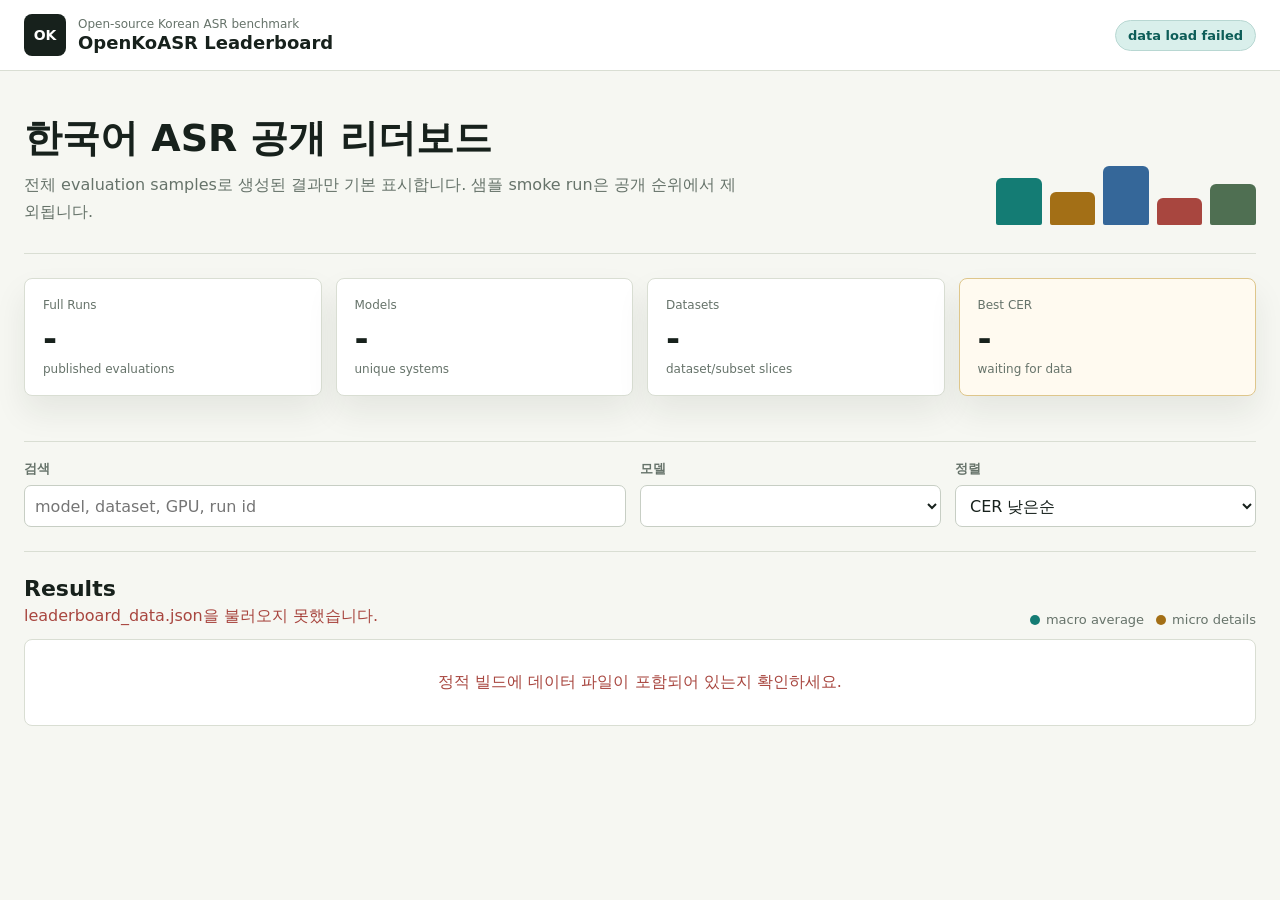
==== site/index.html @ aa2841a0 "Add Google Search Console verification and SEO metadata" ====
<!doctype html>
<html lang="ko">
  <head>
    <meta charset="utf-8" />
    <meta name="viewport" content="width=device-width, initial-scale=1" />
    <title>OpenKoASR: Korean ASR Leaderboard | 한국어 음성 인식 리더보드</title>
    <meta
      name="description"
      content="OpenKoASR is an open-source Korean ASR leaderboard for comparing Whisper, Qwen3-ASR, KsponSpeech, AIHub telephone speech, CER, WER, RTF, and latency."
    />
    <meta
      name="keywords"
      content="Korean ASR, Korean speech recognition, 한국어 음성 인식, ASR leaderboard, Korean ASR leaderboard, Whisper Korean, Qwen3-ASR, KsponSpeech, AIHub speech recognition"
    />
    <meta name="robots" content="index, follow" />
    <link
      rel="canonical"
      href="https://gt-kim.github.io/open-korean-automatic-speech-recognition/"
    />
    <meta property="og:type" content="website" />
    <meta property="og:site_name" content="OpenKoASR" />
    <meta property="og:title" content="OpenKoASR: Korean ASR Leaderboard" />
    <meta
      property="og:description"
      content="Open-source leaderboard for Korean automatic speech recognition models with WER, CER, RTF, and latency metrics."
    />
    <meta
      property="og:url"
      content="https://gt-kim.github.io/open-korean-automatic-speech-recognition/"
    />
    <meta name="twitter:card" content="summary" />
    <meta name="twitter:title" content="OpenKoASR: Korean ASR Leaderboard" />
    <meta
      name="twitter:description"
      content="Open-source Korean ASR benchmark and leaderboard for Whisper, Qwen3-ASR, KsponSpeech, and AIHub speech recognition datasets."
    />
    <link rel="stylesheet" href="styles.css" />
    <script type="application/ld+json">
      {
        "@context": "https://schema.org",
        "@type": "Dataset",
        "name": "OpenKoASR Korean ASR Leaderboard",
        "alternateName": "OpenKoASR",
        "description": "Open-source leaderboard for Korean automatic speech recognition models evaluated with WER, CER, MER, JER, SER, RTF, and latency metrics.",
        "url": "https://gt-kim.github.io/open-korean-automatic-speech-recognition/",
        "keywords": [
          "Korean ASR",
          "Korean speech recognition",
          "한국어 음성 인식",
          "ASR leaderboard",
          "Whisper Korean",
          "Qwen3-ASR",
          "KsponSpeech",
          "AIHub speech recognition"
        ],
        "creator": {
          "@type": "Person",
          "name": "GT-KIM",
          "url": "https://github.com/GT-KIM"
        },
        "license": "https://github.com/GT-KIM/open-korean-automatic-speech-recognition/blob/main/LICENSE",
        "distribution": [
          {
            "@type": "DataDownload",
            "encodingFormat": "application/json",
            "contentUrl": "https://gt-kim.github.io/open-korean-automatic-speech-recognition/leaderboard_data.json"
          },
          {
            "@type": "DataDownload",
            "encodingFormat": "text/markdown",
            "contentUrl": "https://gt-kim.github.io/open-korean-automatic-speech-recognition/leaderboard.md"
          }
        ]
      }
    </script>
  </head>
  <body>
    <header class="topbar">
      <div class="topbar-inner">
        <a class="brand" href="./" aria-label="OpenKoASR leaderboard home">
          <span class="brand-mark" aria-hidden="true">OK</span>
          <span>
            <span class="eyebrow">Open-source Korean ASR benchmark</span>
            <span class="brand-title">OpenKoASR Leaderboard</span>
          </span>
        </a>
        <span class="status-pill" id="dataStatus">full evaluation only</span>
      </div>
    </header>

    <main class="page-shell">
      <section class="intro-band" aria-labelledby="pageTitle">
        <div>
          <h1 id="pageTitle">한국어 ASR 공개 리더보드</h1>
          <p>
            전체 evaluation samples로 생성된 결과만 기본 표시합니다. 샘플 smoke run은
            공개 순위에서 제외됩니다.
          </p>
        </div>
        <div class="metric-strip" aria-hidden="true">
          <span></span>
          <span></span>
          <span></span>
          <span></span>
          <span></span>
        </div>
      </section>

      <section class="summary-grid" aria-label="Leaderboard summary">
        <article class="summary-card">
          <span class="summary-label">Full Runs</span>
          <strong id="summaryRuns">-</strong>
          <span class="summary-note">published evaluations</span>
        </article>
        <article class="summary-card">
          <span class="summary-label">Models</span>
          <strong id="summaryModels">-</strong>
          <span class="summary-note">unique systems</span>
        </article>
        <article class="summary-card">
          <span class="summary-label">Datasets</span>
          <strong id="summaryDatasets">-</strong>
          <span class="summary-note">dataset/subset slices</span>
        </article>
        <article class="summary-card highlight">
          <span class="summary-label">Best CER</span>
          <strong id="summaryBestCer">-</strong>
          <span class="summary-note" id="summaryBestCerLabel">waiting for data</span>
        </article>
      </section>

      <nav class="tab-bar" id="datasetTabs" aria-label="Leaderboard views"></nav>

      <section class="controls-band" aria-label="Leaderboard controls">
        <label class="control-field">
          <span>검색</span>
          <input id="searchInput" type="search" placeholder="model, dataset, GPU, run id" />
        </label>
        <label class="control-field">
          <span>모델</span>
          <select id="modelFilter"></select>
        </label>
        <label class="control-field">
          <span>정렬</span>
          <select id="sortMetric">
            <option value="cer">CER 낮은순</option>
            <option value="wer">WER 낮은순</option>
            <option value="mer">MER 낮은순</option>
            <option value="jer">JER 낮은순</option>
            <option value="ser">SER 낮은순</option>
            <option value="rtf">RTFx 낮은순</option>
            <option value="latency">Latency 낮은순</option>
            <option value="outlier_rate">Outlier 낮은순</option>
          </select>
        </label>
      </section>

      <section class="table-section" aria-labelledby="resultsTitle">
        <div class="section-head">
          <div>
            <h2 id="resultsTitle">Results</h2>
            <p id="rowCount">Loading leaderboard data...</p>
          </div>
          <div class="legend">
            <span><i class="legend-dot macro"></i>macro average</span>
            <span><i class="legend-dot micro"></i>micro details</span>
          </div>
        </div>

        <div class="table-wrap">
          <table id="leaderboardTable">
            <thead id="leaderboardHead"></thead>
            <tbody id="leaderboardBody"></tbody>
          </table>
        </div>
      </section>
    </main>

    <script src="app.js"></script>
  </body>
</html>
---- site/styles.css ----
:root {
  color-scheme: light;
  --bg: #f6f7f2;
  --surface: #ffffff;
  --surface-muted: #f0f3ee;
  --line: #d9ded3;
  --text: #17211c;
  --muted: #66736a;
  --teal: #147c74;
  --teal-weak: #d9efeb;
  --gold: #a36f16;
  --gold-weak: #f5e8c7;
  --red: #a8463f;
  --blue: #356799;
  --shadow: 0 16px 32px rgba(24, 34, 28, 0.08);
}

* {
  box-sizing: border-box;
}

body {
  margin: 0;
  background: var(--bg);
  color: var(--text);
  font-family:
    Inter, ui-sans-serif, system-ui, -apple-system, BlinkMacSystemFont, "Segoe UI", sans-serif;
  font-size: 16px;
  letter-spacing: 0;
}

button,
input,
select {
  font: inherit;
  letter-spacing: 0;
}

.topbar {
  background: rgba(255, 255, 255, 0.94);
  border-bottom: 1px solid var(--line);
  position: sticky;
  top: 0;
  z-index: 10;
  backdrop-filter: blur(12px);
}

.topbar-inner {
  display: flex;
  align-items: center;
  justify-content: space-between;
  gap: 24px;
  max-width: 1280px;
  margin: 0 auto;
  padding: 14px 24px;
}

.brand {
  display: inline-flex;
  align-items: center;
  gap: 12px;
  color: inherit;
  text-decoration: none;
}

.brand-mark {
  display: grid;
  place-items: center;
  width: 42px;
  height: 42px;
  border-radius: 8px;
  background: var(--text);
  color: #fff;
  font-weight: 800;
  font-size: 14px;
}

.eyebrow,
.summary-label,
.summary-note {
  display: block;
  color: var(--muted);
  font-size: 12px;
  line-height: 1.35;
}

.brand-title {
  display: block;
  font-size: 18px;
  font-weight: 800;
  line-height: 1.2;
}

.status-pill {
  flex: 0 0 auto;
  border: 1px solid #b8d7d2;
  background: var(--teal-weak);
  color: #0d5d58;
  border-radius: 999px;
  padding: 7px 12px;
  font-size: 13px;
  font-weight: 700;
}

.page-shell {
  max-width: 1280px;
  margin: 0 auto;
  padding: 32px 24px 56px;
}

.intro-band {
  display: grid;
  grid-template-columns: minmax(0, 1fr) 260px;
  gap: 32px;
  align-items: end;
  padding: 14px 0 28px;
  border-bottom: 1px solid var(--line);
}

.intro-band h1 {
  margin: 0;
  font-size: 38px;
  line-height: 1.14;
}

.intro-band p {
  max-width: 720px;
  margin: 12px 0 0;
  color: var(--muted);
  line-height: 1.65;
}

.metric-strip {
  display: grid;
  grid-template-columns: repeat(5, 1fr);
  align-items: end;
  gap: 8px;
  height: 76px;
}

.metric-strip span {
  border-radius: 6px 6px 2px 2px;
  background: var(--teal);
}

.metric-strip span:nth-child(1) {
  height: 62%;
  background: var(--teal);
}

.metric-strip span:nth-child(2) {
  height: 44%;
  background: var(--gold);
}

.metric-strip span:nth-child(3) {
  height: 78%;
  background: var(--blue);
}

.metric-strip span:nth-child(4) {
  height: 36%;
  background: var(--red);
}

.metric-strip span:nth-child(5) {
  height: 54%;
  background: #4f6f52;
}

.summary-grid {
  display: grid;
  grid-template-columns: repeat(4, minmax(0, 1fr));
  gap: 14px;
  margin: 24px 0;
}

.summary-card {
  min-height: 118px;
  padding: 18px;
  border: 1px solid var(--line);
  border-radius: 8px;
  background: var(--surface);
  box-shadow: var(--shadow);
}

.summary-card strong {
  display: block;
  margin: 8px 0 6px;
  font-size: 34px;
  line-height: 1;
}

.summary-card.highlight {
  border-color: #dec68b;
  background: #fffaf0;
}

.tab-bar {
  display: flex;
  gap: 10px;
  margin: 8px 0 18px;
  overflow-x: auto;
  padding-bottom: 3px;
}

.tab-button {
  display: grid;
  grid-template-columns: minmax(0, 1fr) auto;
  grid-template-areas:
    "label count"
    "note count";
  gap: 2px 12px;
  min-width: 168px;
  border: 1px solid var(--line);
  border-radius: 8px;
  background: var(--surface);
  color: var(--text);
  cursor: pointer;
  padding: 12px;
  text-align: left;
}

.tab-button span {
  grid-area: label;
  font-weight: 800;
  overflow: hidden;
  text-overflow: ellipsis;
  white-space: nowrap;
}

.tab-button small {
  grid-area: note;
  color: var(--muted);
  font-size: 12px;
}

.tab-button b {
  align-self: center;
  grid-area: count;
  min-width: 30px;
  border-radius: 999px;
  background: var(--surface-muted);
  color: var(--muted);
  font-size: 13px;
  padding: 5px 8px;
  text-align: center;
}

.tab-button.active {
  border-color: #87bdb5;
  background: var(--teal-weak);
  box-shadow: inset 0 0 0 1px rgba(20, 124, 116, 0.22);
}

.tab-button.active b {
  background: var(--teal);
  color: #fff;
}

.tab-button:focus {
  outline: 3px solid rgba(20, 124, 116, 0.22);
  outline-offset: 2px;
}

.controls-band {
  display: grid;
  grid-template-columns: minmax(240px, 2fr) repeat(2, minmax(160px, 1fr));
  gap: 14px;
  align-items: end;
  padding: 18px 0 24px;
  border-top: 1px solid var(--line);
  border-bottom: 1px solid var(--line);
}

.control-field span {
  display: block;
  margin-bottom: 7px;
  color: var(--muted);
  font-size: 13px;
  font-weight: 700;
}

.control-field input,
.control-field select {
  width: 100%;
  min-height: 42px;
  border: 1px solid #c7cec4;
  border-radius: 7px;
  background: #fff;
  color: var(--text);
  padding: 8px 10px;
}

.control-field input:focus,
.control-field select:focus,
.row-toggle:focus,
.copy-button:focus {
  outline: 3px solid rgba(20, 124, 116, 0.22);
  outline-offset: 2px;
}

.table-section {
  padding-top: 24px;
}

.section-head {
  display: flex;
  justify-content: space-between;
  align-items: end;
  gap: 20px;
  margin-bottom: 12px;
}

.section-head h2 {
  margin: 0;
  font-size: 22px;
}

.section-head p {
  margin: 5px 0 0;
  color: var(--muted);
}

.legend {
  display: flex;
  flex-wrap: wrap;
  gap: 12px;
  color: var(--muted);
  font-size: 13px;
}

.legend span {
  display: inline-flex;
  align-items: center;
  gap: 6px;
}

.legend-dot {
  display: inline-block;
  width: 10px;
  height: 10px;
  border-radius: 999px;
}

.legend-dot.macro {
  background: var(--teal);
}

.legend-dot.micro {
  background: var(--gold);
}

.table-wrap {
  overflow-x: auto;
  border: 1px solid var(--line);
  border-radius: 8px;
  background: var(--surface);
}

table {
  width: 100%;
  min-width: 1120px;
  border-collapse: collapse;
}

th,
td {
  padding: 13px 12px;
  border-bottom: 1px solid var(--line);
  text-align: left;
  vertical-align: middle;
}

th {
  background: #f9faf7;
  color: #4b574f;
  font-size: 12px;
  text-transform: uppercase;
}

td.numeric,
th.numeric {
  text-align: right;
}

tbody tr:last-child td {
  border-bottom: 0;
}

.model-cell {
  display: flex;
  align-items: center;
  gap: 10px;
  min-width: 180px;
}

.row-toggle {
  display: inline-grid;
  place-items: center;
  width: 28px;
  height: 28px;
  border: 1px solid #c7cec4;
  border-radius: 7px;
  background: #fff;
  color: var(--text);
  cursor: pointer;
  font-weight: 800;
}

.model-name,
.dataset-name,
.run-id {
  display: block;
  font-weight: 800;
}

.model-repo,
.subset-name,
.artifact-path {
  display: block;
  color: var(--muted);
  font-size: 12px;
  margin-top: 2px;
}

.metric-cell {
  min-width: 82px;
}

.metric-value {
  display: block;
  font-variant-numeric: tabular-nums;
  font-weight: 800;
}

.metric-bar {
  display: block;
  height: 4px;
  margin-top: 6px;
  border-radius: 999px;
  background: var(--surface-muted);
  overflow: hidden;
}

.metric-bar span {
  display: block;
  height: 100%;
  border-radius: inherit;
  background: var(--teal);
}

.latency {
  font-variant-numeric: tabular-nums;
}

.sample-pill {
  display: inline-flex;
  align-items: center;
  justify-content: flex-end;
  min-width: 92px;
  padding: 5px 8px;
  border-radius: 7px;
  background: var(--surface-muted);
  font-size: 13px;
  font-weight: 700;
}

.gpu-cell {
  max-width: 210px;
  color: #39443d;
}

.source-pill {
  display: inline-block;
  margin: 2px 4px 2px 0;
  border-radius: 999px;
  background: var(--gold-weak);
  color: #74500d;
  font-size: 12px;
  font-weight: 700;
  padding: 5px 8px;
}

.detail-row td {
  background: #fbfcf9;
  padding: 0;
}

.detail-panel {
  display: grid;
  grid-template-columns: minmax(0, 1.3fr) minmax(0, 1fr);
  gap: 20px;
  padding: 18px;
}

.detail-group h3 {
  margin: 0 0 10px;
  font-size: 14px;
}

.metric-list,
.meta-list {
  display: grid;
  grid-template-columns: repeat(2, minmax(0, 1fr));
  gap: 8px;
  margin: 0;
}

.metric-list div,
.meta-list div {
  min-width: 0;
  padding: 10px;
  border: 1px solid var(--line);
  border-radius: 7px;
  background: #fff;
}

.metric-list dt,
.meta-list dt {
  color: var(--muted);
  font-size: 12px;
}

.metric-list dd,
.meta-list dd {
  margin: 3px 0 0;
  font-weight: 800;
  overflow-wrap: anywhere;
}

.coverage-list {
  display: grid;
  gap: 8px;
}

.coverage-item {
  display: flex;
  align-items: center;
  justify-content: space-between;
  gap: 12px;
  padding: 10px;
  border: 1px solid var(--line);
  border-radius: 7px;
  background: #fff;
}

.coverage-item small,
.coverage-metrics i {
  display: block;
  color: var(--muted);
  font-size: 12px;
  font-style: normal;
  margin-top: 2px;
}

.coverage-metrics {
  flex: 0 0 auto;
  font-weight: 800;
  text-align: right;
}

.command-box {
  margin-top: 12px;
}

.command-head {
  display: flex;
  align-items: center;
  justify-content: space-between;
  gap: 10px;
  margin-bottom: 8px;
}

.copy-button {
  border: 1px solid #c7cec4;
  border-radius: 7px;
  background: #fff;
  color: var(--text);
  padding: 6px 10px;
  cursor: pointer;
  font-size: 13px;
  font-weight: 700;
}

.command {
  display: block;
  max-height: 116px;
  overflow: auto;
  padding: 12px;
  border-radius: 7px;
  background: #17211c;
  color: #f6f7f2;
  font-size: 12px;
  line-height: 1.5;
  white-space: pre-wrap;
  overflow-wrap: anywhere;
}

.empty-state {
  padding: 32px;
  color: var(--muted);
  text-align: center;
}

.error-state {
  color: var(--red);
}

@media (max-width: 980px) {
  .intro-band,
  .detail-panel {
    grid-template-columns: 1fr;
  }

  .metric-strip {
    max-width: 320px;
  }

  .summary-grid,
  .controls-band {
    grid-template-columns: repeat(2, minmax(0, 1fr));
  }

  .section-head {
    align-items: start;
    flex-direction: column;
  }
}

@media (max-width: 640px) {
  .topbar-inner,
  .page-shell {
    padding-left: 16px;
    padding-right: 16px;
  }

  .topbar-inner {
    align-items: flex-start;
    flex-direction: column;
    gap: 10px;
  }

  .intro-band h1 {
    font-size: 30px;
  }

  .summary-grid,
  .controls-band,
  .metric-list,
  .meta-list {
    grid-template-columns: 1fr;
  }
}
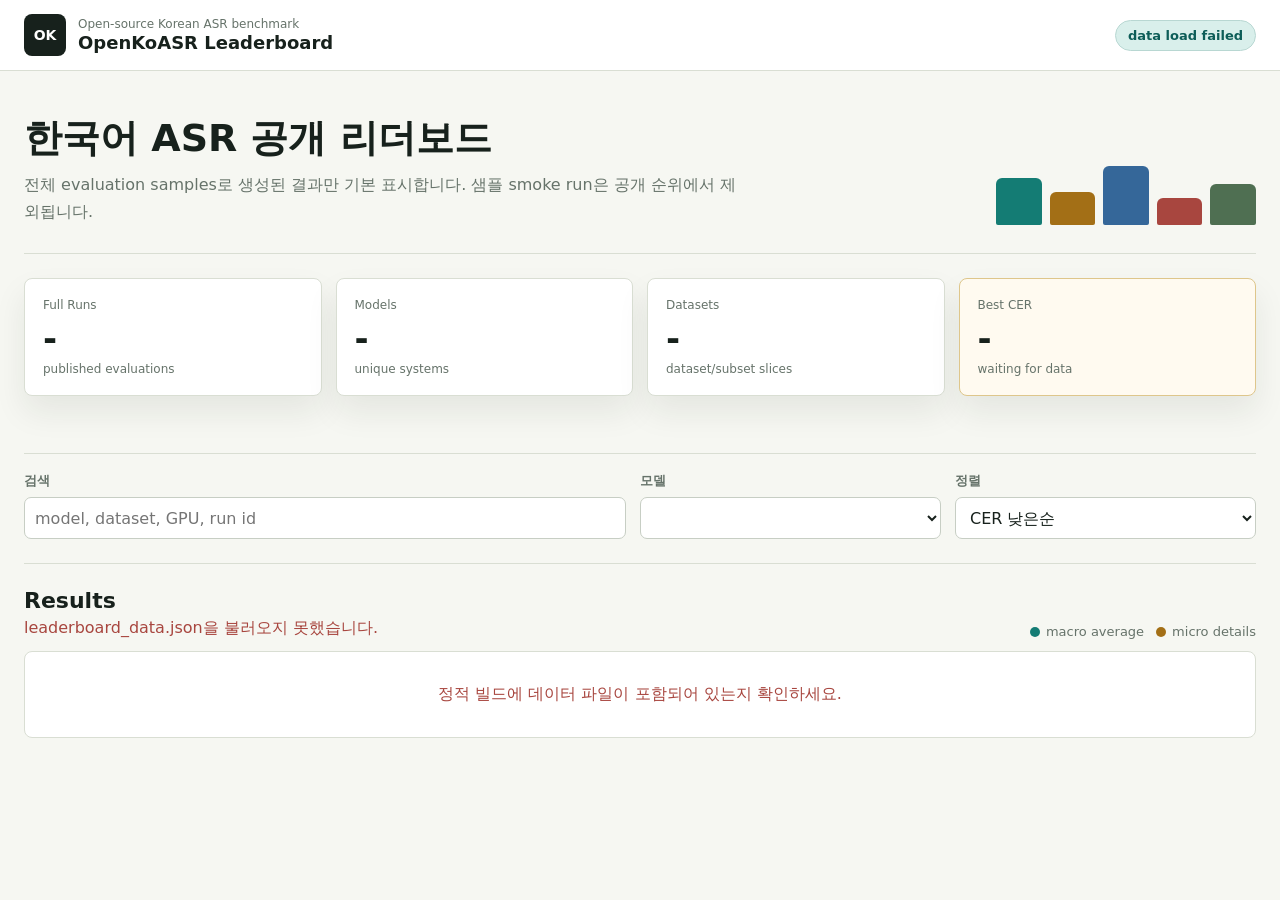
==== commit 299edc71: "Improve AIHub subset navigation" ====
--- a/site/index.html
+++ b/site/index.html
@@ -3,76 +3,12 @@
   <head>
     <meta charset="utf-8" />
     <meta name="viewport" content="width=device-width, initial-scale=1" />
-    <title>OpenKoASR: Korean ASR Leaderboard | 한국어 음성 인식 리더보드</title>
+    <title>OpenKoASR Leaderboard</title>
     <meta
       name="description"
-      content="OpenKoASR is an open-source Korean ASR leaderboard for comparing Whisper, Qwen3-ASR, KsponSpeech, AIHub telephone speech, CER, WER, RTF, and latency."
-    />
-    <meta
-      name="keywords"
-      content="Korean ASR, Korean speech recognition, 한국어 음성 인식, ASR leaderboard, Korean ASR leaderboard, Whisper Korean, Qwen3-ASR, KsponSpeech, AIHub speech recognition"
-    />
-    <meta name="robots" content="index, follow" />
-    <link
-      rel="canonical"
-      href="https://gt-kim.github.io/open-korean-automatic-speech-recognition/"
-    />
-    <meta property="og:type" content="website" />
-    <meta property="og:site_name" content="OpenKoASR" />
-    <meta property="og:title" content="OpenKoASR: Korean ASR Leaderboard" />
-    <meta
-      property="og:description"
-      content="Open-source leaderboard for Korean automatic speech recognition models with WER, CER, RTF, and latency metrics."
-    />
-    <meta
-      property="og:url"
-      content="https://gt-kim.github.io/open-korean-automatic-speech-recognition/"
-    />
-    <meta name="twitter:card" content="summary" />
-    <meta name="twitter:title" content="OpenKoASR: Korean ASR Leaderboard" />
-    <meta
-      name="twitter:description"
-      content="Open-source Korean ASR benchmark and leaderboard for Whisper, Qwen3-ASR, KsponSpeech, and AIHub speech recognition datasets."
+      content="OpenKoASR full-evaluation Korean ASR leaderboard."
     />
     <link rel="stylesheet" href="styles.css" />
-    <script type="application/ld+json">
-      {
-        "@context": "https://schema.org",
-        "@type": "Dataset",
-        "name": "OpenKoASR Korean ASR Leaderboard",
-        "alternateName": "OpenKoASR",
-        "description": "Open-source leaderboard for Korean automatic speech recognition models evaluated with WER, CER, MER, JER, SER, RTF, and latency metrics.",
-        "url": "https://gt-kim.github.io/open-korean-automatic-speech-recognition/",
-        "keywords": [
-          "Korean ASR",
-          "Korean speech recognition",
-          "한국어 음성 인식",
-          "ASR leaderboard",
-          "Whisper Korean",
-          "Qwen3-ASR",
-          "KsponSpeech",
-          "AIHub speech recognition"
-        ],
-        "creator": {
-          "@type": "Person",
-          "name": "GT-KIM",
-          "url": "https://github.com/GT-KIM"
-        },
-        "license": "https://github.com/GT-KIM/open-korean-automatic-speech-recognition/blob/main/LICENSE",
-        "distribution": [
-          {
-            "@type": "DataDownload",
-            "encodingFormat": "application/json",
-            "contentUrl": "https://gt-kim.github.io/open-korean-automatic-speech-recognition/leaderboard_data.json"
-          },
-          {
-            "@type": "DataDownload",
-            "encodingFormat": "text/markdown",
-            "contentUrl": "https://gt-kim.github.io/open-korean-automatic-speech-recognition/leaderboard.md"
-          }
-        ]
-      }
-    </script>
   </head>
   <body>
     <header class="topbar">
@@ -130,6 +66,7 @@
       </section>
 
       <nav class="tab-bar" id="datasetTabs" aria-label="Leaderboard views"></nav>
+      <nav class="subset-bar" id="subsetTabs" aria-label="Dataset subsets"></nav>
 
       <section class="controls-band" aria-label="Leaderboard controls">
         <label class="control-field">
--- a/site/styles.css
+++ b/site/styles.css
@@ -263,6 +263,57 @@
   outline-offset: 2px;
 }
 
+.subset-bar {
+  display: flex;
+  flex-wrap: wrap;
+  gap: 8px;
+  margin: -6px 0 18px;
+}
+
+.subset-bar[hidden] {
+  display: none;
+}
+
+.subset-button {
+  display: inline-flex;
+  align-items: center;
+  gap: 8px;
+  min-height: 34px;
+  border: 1px solid var(--line);
+  border-radius: 999px;
+  background: var(--surface);
+  color: var(--text);
+  cursor: pointer;
+  padding: 6px 10px;
+  font-size: 13px;
+  font-weight: 800;
+}
+
+.subset-button b {
+  min-width: 24px;
+  border-radius: 999px;
+  background: var(--surface-muted);
+  color: var(--muted);
+  padding: 3px 7px;
+  text-align: center;
+}
+
+.subset-button.active {
+  border-color: #87bdb5;
+  background: var(--teal-weak);
+  color: #0d5d58;
+}
+
+.subset-button.active b {
+  background: var(--teal);
+  color: #fff;
+}
+
+.subset-button:focus {
+  outline: 3px solid rgba(20, 124, 116, 0.22);
+  outline-offset: 2px;
+}
+
 .controls-band {
   display: grid;
   grid-template-columns: minmax(240px, 2fr) repeat(2, minmax(160px, 1fr));
@@ -482,6 +533,29 @@
   padding: 5px 8px;
 }
 
+.coverage-summary {
+  display: flex;
+  flex-wrap: wrap;
+  gap: 5px;
+  margin-top: 5px;
+  color: var(--muted);
+  font-size: 12px;
+}
+
+.coverage-summary span {
+  margin-right: 2px;
+  font-weight: 800;
+}
+
+.coverage-summary i {
+  border-radius: 999px;
+  background: var(--surface-muted);
+  color: #4b574f;
+  font-style: normal;
+  font-weight: 700;
+  padding: 2px 7px;
+}
+
 .detail-row td {
   background: #fbfcf9;
   padding: 0;
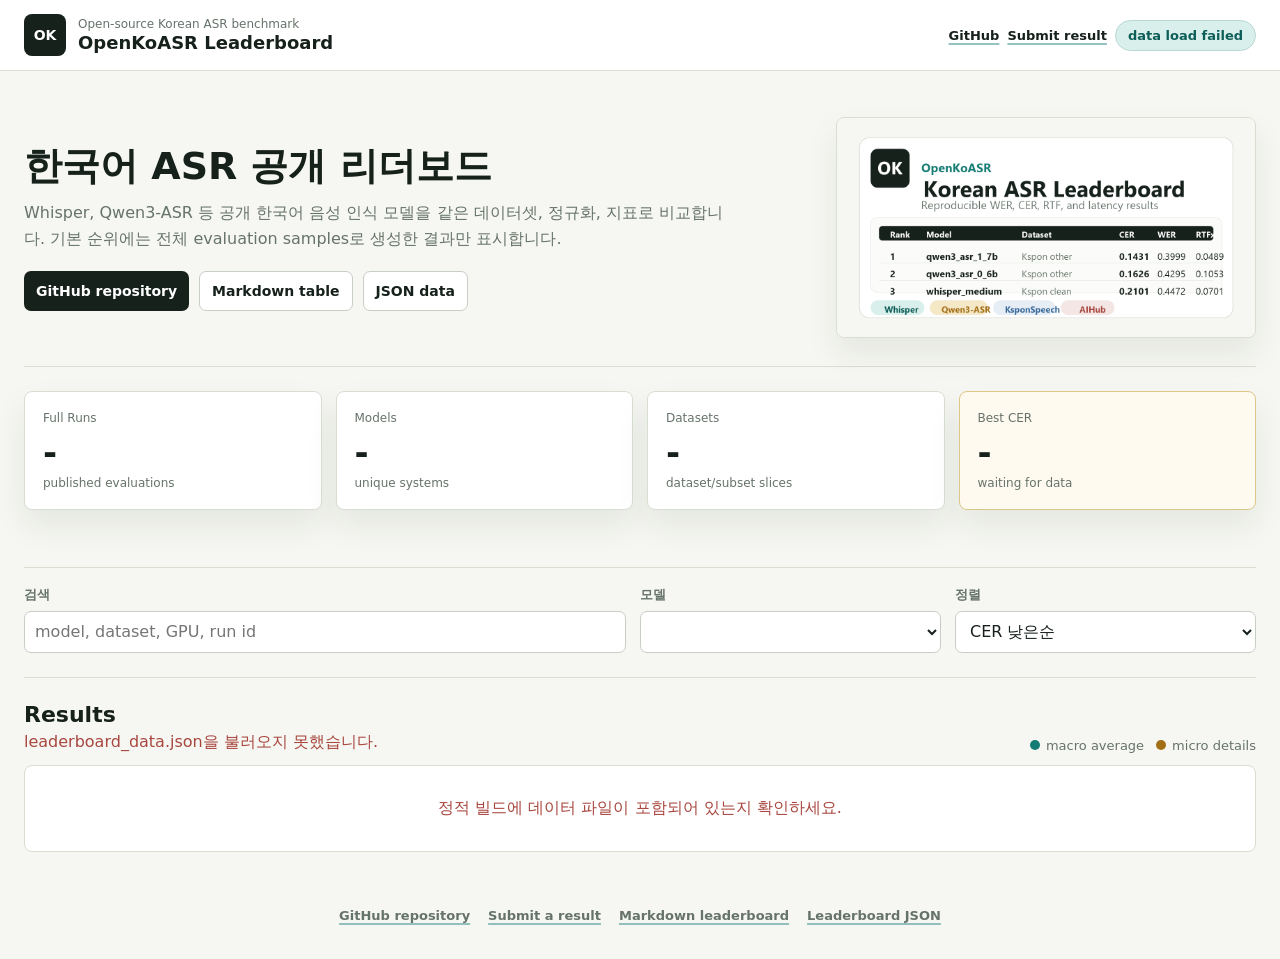
==== commit 18fc85e7: "Improve leaderboard and repo visibility" ====
--- a/site/index.html
+++ b/site/index.html
@@ -3,12 +3,113 @@
   <head>
     <meta charset="utf-8" />
     <meta name="viewport" content="width=device-width, initial-scale=1" />
-    <title>OpenKoASR Leaderboard</title>
+    <title>OpenKoASR: 한국어 ASR 리더보드 | Korean Speech Recognition Benchmark</title>
     <meta
       name="description"
-      content="OpenKoASR full-evaluation Korean ASR leaderboard."
+      content="OpenKoASR is an open-source Korean ASR leaderboard and speech recognition benchmark for Whisper, Qwen3-ASR, KsponSpeech, AIHub telephone speech, WER, CER, RTF, and latency."
+    />
+    <meta
+      name="keywords"
+      content="Korean ASR, Korean speech recognition, 한국어 음성 인식, 한국어 ASR, ASR leaderboard, Korean ASR leaderboard, speech recognition benchmark, Whisper Korean, Qwen3-ASR, KsponSpeech, AIHub speech recognition"
+    />
+    <meta name="author" content="GT-KIM" />
+    <meta name="application-name" content="OpenKoASR" />
+    <meta name="theme-color" content="#147c74" />
+    <meta name="robots" content="index, follow" />
+    <link rel="preload" as="image" href="leaderboard-card.png" />
+    <link
+      rel="canonical"
+      href="https://gt-kim.github.io/open-korean-automatic-speech-recognition/"
+    />
+    <meta property="og:type" content="website" />
+    <meta property="og:locale" content="ko_KR" />
+    <meta property="og:site_name" content="OpenKoASR" />
+    <meta property="og:title" content="OpenKoASR: 한국어 ASR 리더보드" />
+    <meta
+      property="og:description"
+      content="Compare open Korean automatic speech recognition models with reproducible WER, CER, RTF, and latency results."
+    />
+    <meta
+      property="og:url"
+      content="https://gt-kim.github.io/open-korean-automatic-speech-recognition/"
+    />
+    <meta
+      property="og:image"
+      content="https://gt-kim.github.io/open-korean-automatic-speech-recognition/leaderboard-card.png"
+    />
+    <meta property="og:image:alt" content="OpenKoASR Korean ASR Leaderboard preview" />
+    <meta property="og:image:width" content="1200" />
+    <meta property="og:image:height" content="630" />
+    <meta name="twitter:card" content="summary_large_image" />
+    <meta name="twitter:title" content="OpenKoASR: Korean ASR Leaderboard" />
+    <meta
+      name="twitter:description"
+      content="Open-source Korean ASR benchmark and leaderboard for Whisper, Qwen3-ASR, KsponSpeech, and AIHub speech recognition datasets."
+    />
+    <meta
+      name="twitter:image"
+      content="https://gt-kim.github.io/open-korean-automatic-speech-recognition/leaderboard-card.png"
     />
     <link rel="stylesheet" href="styles.css" />
+    <script type="application/ld+json">
+      {
+        "@context": "https://schema.org",
+        "@graph": [
+          {
+            "@type": "Dataset",
+            "@id": "https://gt-kim.github.io/open-korean-automatic-speech-recognition/#dataset",
+            "name": "OpenKoASR Korean ASR Leaderboard",
+            "alternateName": "OpenKoASR",
+            "description": "Open-source leaderboard for Korean automatic speech recognition models evaluated with WER, CER, MER, JER, SER, RTF, and latency metrics.",
+            "url": "https://gt-kim.github.io/open-korean-automatic-speech-recognition/",
+            "sameAs": [
+              "https://github.com/GT-KIM/open-korean-automatic-speech-recognition"
+            ],
+            "keywords": [
+              "Korean ASR",
+              "Korean speech recognition",
+              "한국어 음성 인식",
+              "한국어 ASR",
+              "ASR leaderboard",
+              "Whisper Korean",
+              "Qwen3-ASR",
+              "KsponSpeech",
+              "AIHub speech recognition"
+            ],
+            "creator": {
+              "@type": "Person",
+              "name": "GT-KIM",
+              "url": "https://github.com/GT-KIM"
+            },
+            "license": "https://github.com/GT-KIM/open-korean-automatic-speech-recognition/blob/main/LICENSE",
+            "isAccessibleForFree": true,
+            "distribution": [
+              {
+                "@type": "DataDownload",
+                "encodingFormat": "application/json",
+                "contentUrl": "https://gt-kim.github.io/open-korean-automatic-speech-recognition/leaderboard_data.json"
+              },
+              {
+                "@type": "DataDownload",
+                "encodingFormat": "text/markdown",
+                "contentUrl": "https://gt-kim.github.io/open-korean-automatic-speech-recognition/leaderboard.md"
+              }
+            ]
+          },
+          {
+            "@type": "SoftwareSourceCode",
+            "@id": "https://github.com/GT-KIM/open-korean-automatic-speech-recognition#software",
+            "name": "OpenKoASR",
+            "codeRepository": "https://github.com/GT-KIM/open-korean-automatic-speech-recognition",
+            "programmingLanguage": "Python",
+            "runtimePlatform": "Python 3.9+",
+            "license": "https://github.com/GT-KIM/open-korean-automatic-speech-recognition/blob/main/LICENSE",
+            "applicationCategory": "Machine Learning",
+            "keywords": "Korean ASR, speech recognition, leaderboard, benchmark, Whisper, Qwen3-ASR"
+          }
+        ]
+      }
+    </script>
   </head>
   <body>
     <header class="topbar">
@@ -20,26 +121,52 @@
             <span class="brand-title">OpenKoASR Leaderboard</span>
           </span>
         </a>
-        <span class="status-pill" id="dataStatus">full evaluation only</span>
+        <nav class="topbar-actions" aria-label="OpenKoASR links">
+          <a
+            class="topbar-link"
+            href="https://github.com/GT-KIM/open-korean-automatic-speech-recognition"
+            target="_blank"
+            rel="noopener noreferrer"
+          >GitHub</a>
+          <a
+            class="topbar-link"
+            href="https://github.com/GT-KIM/open-korean-automatic-speech-recognition/issues/new?template=result_submission.md"
+            target="_blank"
+            rel="noopener noreferrer"
+          >Submit result</a>
+          <span class="status-pill" id="dataStatus">full evaluation only</span>
+        </nav>
       </div>
     </header>
 
     <main class="page-shell">
       <section class="intro-band" aria-labelledby="pageTitle">
-        <div>
+        <div class="intro-copy">
           <h1 id="pageTitle">한국어 ASR 공개 리더보드</h1>
           <p>
-            전체 evaluation samples로 생성된 결과만 기본 표시합니다. 샘플 smoke run은
-            공개 순위에서 제외됩니다.
+            Whisper, Qwen3-ASR 등 공개 한국어 음성 인식 모델을 같은 데이터셋,
+            정규화, 지표로 비교합니다. 기본 순위에는 전체 evaluation samples로
+            생성한 결과만 표시합니다.
           </p>
+          <div class="intro-actions">
+            <a
+              class="primary-action"
+              href="https://github.com/GT-KIM/open-korean-automatic-speech-recognition"
+              target="_blank"
+              rel="noopener noreferrer"
+            >GitHub repository</a>
+            <a class="secondary-action" href="leaderboard.md">Markdown table</a>
+            <a class="secondary-action" href="leaderboard_data.json">JSON data</a>
+          </div>
         </div>
-        <div class="metric-strip" aria-hidden="true">
-          <span></span>
-          <span></span>
-          <span></span>
-          <span></span>
-          <span></span>
-        </div>
+        <figure class="intro-visual">
+          <img
+            src="leaderboard-card.png"
+            alt="OpenKoASR Korean ASR leaderboard preview"
+            width="1200"
+            height="630"
+          />
+        </figure>
       </section>
 
       <section class="summary-grid" aria-label="Leaderboard summary">
@@ -113,6 +240,21 @@
       </section>
     </main>
 
+    <footer class="site-footer">
+      <a
+        href="https://github.com/GT-KIM/open-korean-automatic-speech-recognition"
+        target="_blank"
+        rel="noopener noreferrer"
+      >GitHub repository</a>
+      <a
+        href="https://github.com/GT-KIM/open-korean-automatic-speech-recognition/issues/new?template=result_submission.md"
+        target="_blank"
+        rel="noopener noreferrer"
+      >Submit a result</a>
+      <a href="leaderboard.md">Markdown leaderboard</a>
+      <a href="leaderboard_data.json">Leaderboard JSON</a>
+    </footer>
+
     <script src="app.js"></script>
   </body>
 </html>
--- a/site/styles.css
+++ b/site/styles.css
@@ -102,6 +102,27 @@
   font-weight: 700;
 }
 
+.topbar-actions {
+  display: inline-flex;
+  align-items: center;
+  flex-wrap: wrap;
+  justify-content: flex-end;
+  gap: 8px;
+}
+
+.topbar-link {
+  color: var(--text);
+  font-size: 13px;
+  font-weight: 800;
+  text-decoration-color: rgba(20, 124, 116, 0.45);
+  text-decoration-thickness: 2px;
+  text-underline-offset: 3px;
+}
+
+.topbar-link:hover {
+  color: var(--teal);
+}
+
 .page-shell {
   max-width: 1280px;
   margin: 0 auto;
@@ -110,9 +131,9 @@
 
 .intro-band {
   display: grid;
-  grid-template-columns: minmax(0, 1fr) 260px;
+  grid-template-columns: minmax(0, 1fr) minmax(300px, 420px);
   gap: 32px;
-  align-items: end;
+  align-items: center;
   padding: 14px 0 28px;
   border-bottom: 1px solid var(--line);
 }
@@ -130,42 +151,57 @@
   line-height: 1.65;
 }
 
-.metric-strip {
-  display: grid;
-  grid-template-columns: repeat(5, 1fr);
-  align-items: end;
-  gap: 8px;
-  height: 76px;
-}
-
-.metric-strip span {
-  border-radius: 6px 6px 2px 2px;
+.intro-actions {
+  display: flex;
+  flex-wrap: wrap;
+  gap: 10px;
+  margin-top: 18px;
+}
+
+.primary-action,
+.secondary-action {
+  display: inline-flex;
+  align-items: center;
+  min-height: 40px;
+  border-radius: 7px;
+  font-size: 14px;
+  font-weight: 800;
+  padding: 8px 12px;
+  text-decoration: none;
+}
+
+.primary-action {
+  background: var(--text);
+  color: #fff;
+}
+
+.primary-action:hover {
   background: var(--teal);
 }
 
-.metric-strip span:nth-child(1) {
-  height: 62%;
-  background: var(--teal);
-}
-
-.metric-strip span:nth-child(2) {
-  height: 44%;
-  background: var(--gold);
-}
-
-.metric-strip span:nth-child(3) {
-  height: 78%;
-  background: var(--blue);
-}
-
-.metric-strip span:nth-child(4) {
-  height: 36%;
-  background: var(--red);
-}
-
-.metric-strip span:nth-child(5) {
-  height: 54%;
-  background: #4f6f52;
+.secondary-action {
+  border: 1px solid #c7cec4;
+  color: var(--text);
+  background: #fff;
+}
+
+.secondary-action:hover {
+  border-color: #87bdb5;
+  color: var(--teal);
+}
+
+.intro-visual {
+  margin: 0;
+}
+
+.intro-visual img {
+  display: block;
+  width: 100%;
+  height: auto;
+  border: 1px solid var(--line);
+  border-radius: 8px;
+  background: #fff;
+  box-shadow: var(--shadow);
 }
 
 .summary-grid {
@@ -346,7 +382,11 @@
 .control-field input:focus,
 .control-field select:focus,
 .row-toggle:focus,
-.copy-button:focus {
+.copy-button:focus,
+.topbar-link:focus,
+.primary-action:focus,
+.secondary-action:focus,
+.site-footer a:focus {
   outline: 3px solid rgba(20, 124, 116, 0.22);
   outline-offset: 2px;
 }
@@ -411,13 +451,14 @@
 
 table {
   width: 100%;
-  min-width: 1120px;
+  min-width: 1040px;
   border-collapse: collapse;
+  table-layout: fixed;
 }
 
 th,
 td {
-  padding: 13px 12px;
+  padding: 11px 10px;
   border-bottom: 1px solid var(--line);
   text-align: left;
   vertical-align: middle;
@@ -427,7 +468,86 @@
   background: #f9faf7;
   color: #4b574f;
   font-size: 12px;
+  line-height: 1.25;
   text-transform: uppercase;
+}
+
+.overall-table {
+  min-width: 1160px;
+}
+
+.dataset-table {
+  min-width: 1220px;
+}
+
+.overall-table th:nth-child(1),
+.overall-table tbody tr:not(.detail-row) td:nth-child(1) {
+  width: 52px;
+}
+
+.overall-table th:nth-child(2),
+.overall-table tbody tr:not(.detail-row) td:nth-child(2) {
+  width: 250px;
+}
+
+.overall-table th:nth-child(n + 3):nth-child(-n + 7),
+.overall-table tbody tr:not(.detail-row) td:nth-child(n + 3):nth-child(-n + 7) {
+  width: 96px;
+}
+
+.overall-table th:nth-child(8),
+.overall-table tbody tr:not(.detail-row) td:nth-child(8) {
+  width: 78px;
+}
+
+.overall-table th:nth-child(9),
+.overall-table tbody tr:not(.detail-row) td:nth-child(9) {
+  width: 94px;
+}
+
+.overall-table th:nth-child(10),
+.overall-table tbody tr:not(.detail-row) td:nth-child(10) {
+  width: 250px;
+}
+
+.dataset-table th:nth-child(1),
+.dataset-table tbody tr:not(.detail-row) td:nth-child(1) {
+  width: 50px;
+}
+
+.dataset-table th:nth-child(2),
+.dataset-table tbody tr:not(.detail-row) td:nth-child(2) {
+  width: 230px;
+}
+
+.dataset-table th:nth-child(3),
+.dataset-table tbody tr:not(.detail-row) td:nth-child(3) {
+  width: 120px;
+}
+
+.dataset-table th:nth-child(n + 4):nth-child(-n + 8),
+.dataset-table tbody tr:not(.detail-row) td:nth-child(n + 4):nth-child(-n + 8) {
+  width: 86px;
+}
+
+.dataset-table th:nth-child(9),
+.dataset-table tbody tr:not(.detail-row) td:nth-child(9) {
+  width: 72px;
+}
+
+.dataset-table th:nth-child(10),
+.dataset-table tbody tr:not(.detail-row) td:nth-child(10) {
+  width: 90px;
+}
+
+.dataset-table th:nth-child(11),
+.dataset-table tbody tr:not(.detail-row) td:nth-child(11) {
+  width: 126px;
+}
+
+.dataset-table th:nth-child(12),
+.dataset-table tbody tr:not(.detail-row) td:nth-child(12) {
+  width: 170px;
 }
 
 td.numeric,
@@ -441,9 +561,19 @@
 
 .model-cell {
   display: flex;
-  align-items: center;
+  align-items: flex-start;
   gap: 10px;
-  min-width: 180px;
+  min-width: 0;
+}
+
+.model-stack {
+  display: block;
+  min-width: 0;
+}
+
+.model-stack {
+  display: block;
+  min-width: 0;
 }
 
 .row-toggle {
@@ -460,23 +590,65 @@
 }
 
 .model-name,
-.dataset-name,
-.run-id {
-  display: block;
-  font-weight: 800;
+.dataset-name {
+  display: block;
+  font-weight: 800;
+  overflow-wrap: anywhere;
+}
+
+.model-name-link {
+  color: var(--text);
+  text-decoration-color: rgba(20, 124, 116, 0.45);
+  text-decoration-thickness: 2px;
+  text-underline-offset: 3px;
+}
+
+.model-name-link:hover {
+  color: var(--teal);
+}
+
+.model-name-link {
+  color: var(--text);
+  text-decoration-color: rgba(20, 124, 116, 0.45);
+  text-decoration-thickness: 2px;
+  text-underline-offset: 3px;
+}
+
+.model-name-link:hover {
+  color: var(--teal);
 }
 
 .model-repo,
-.subset-name,
-.artifact-path {
+.subset-name {
   display: block;
   color: var(--muted);
   font-size: 12px;
   margin-top: 2px;
 }
 
+.model-card-link {
+  display: inline-flex;
+  align-items: center;
+  min-height: 24px;
+  margin-top: 6px;
+  border: 1px solid #b8d7d2;
+  border-radius: 999px;
+  background: var(--teal-weak);
+  color: #0d5d58;
+  font-size: 12px;
+  font-weight: 800;
+  line-height: 1;
+  padding: 5px 8px;
+  text-decoration: none;
+}
+
+.model-card-link:hover {
+  border-color: var(--teal);
+  background: #c8e7e1;
+}
+
 .metric-cell {
-  min-width: 82px;
+  min-width: 0;
 }
 
 .metric-value {
@@ -489,6 +661,8 @@
   display: block;
   height: 4px;
   margin-top: 6px;
+  margin-left: auto;
+  max-width: 70px;
   border-radius: 999px;
   background: var(--surface-muted);
   overflow: hidden;
@@ -518,19 +692,63 @@
 }
 
 .gpu-cell {
-  max-width: 210px;
   color: #39443d;
+  overflow-wrap: anywhere;
 }
 
 .source-pill {
   display: inline-block;
   margin: 2px 4px 2px 0;
   border-radius: 999px;
-  background: var(--gold-weak);
-  color: #74500d;
+  background: #fff4d3;
+  color: #5f410b;
   font-size: 12px;
   font-weight: 700;
-  padding: 5px 8px;
+  padding: 6px 9px;
+}
+
+.detail-inline-list {
+  margin-top: 10px;
+  padding: 10px;
+  border: 1px solid var(--line);
+  border-radius: 7px;
+  background: #fff;
+}
+
+.detail-inline-list > span {
+  display: block;
+  margin-bottom: 5px;
+  color: var(--muted);
+  font-size: 12px;
+  font-weight: 800;
+}
+
+.coverage-cell {
+  min-width: 220px;
+}
+
+.coverage-summary {
+  display: flex;
+  flex-wrap: wrap;
+  align-items: center;
+  gap: 6px;
+  margin-top: 7px;
+  color: var(--muted);
+  font-size: 12px;
+}
+
+.coverage-summary span {
+  min-width: 76px;
+  font-weight: 800;
+}
+
+.coverage-summary i {
+  border-radius: 999px;
+  background: #e8ede5;
+  color: #344039;
+  font-style: normal;
+  font-weight: 700;
+  padding: 3px 8px;
 }
 
 .coverage-summary {
@@ -681,14 +899,38 @@
   color: var(--red);
 }
 
+.site-footer {
+  display: flex;
+  flex-wrap: wrap;
+  justify-content: center;
+  gap: 12px 18px;
+  max-width: 1280px;
+  margin: 0 auto;
+  padding: 0 24px 36px;
+  color: var(--muted);
+  font-size: 13px;
+}
+
+.site-footer a {
+  color: inherit;
+  font-weight: 800;
+  text-decoration-color: rgba(20, 124, 116, 0.45);
+  text-decoration-thickness: 2px;
+  text-underline-offset: 3px;
+}
+
+.site-footer a:hover {
+  color: var(--teal);
+}
+
 @media (max-width: 980px) {
   .intro-band,
   .detail-panel {
     grid-template-columns: 1fr;
   }
 
-  .metric-strip {
-    max-width: 320px;
+  .intro-visual {
+    max-width: 520px;
   }
 
   .summary-grid,
@@ -715,6 +957,10 @@
     gap: 10px;
   }
 
+  .topbar-actions {
+    justify-content: flex-start;
+  }
+
   .intro-band h1 {
     font-size: 30px;
   }
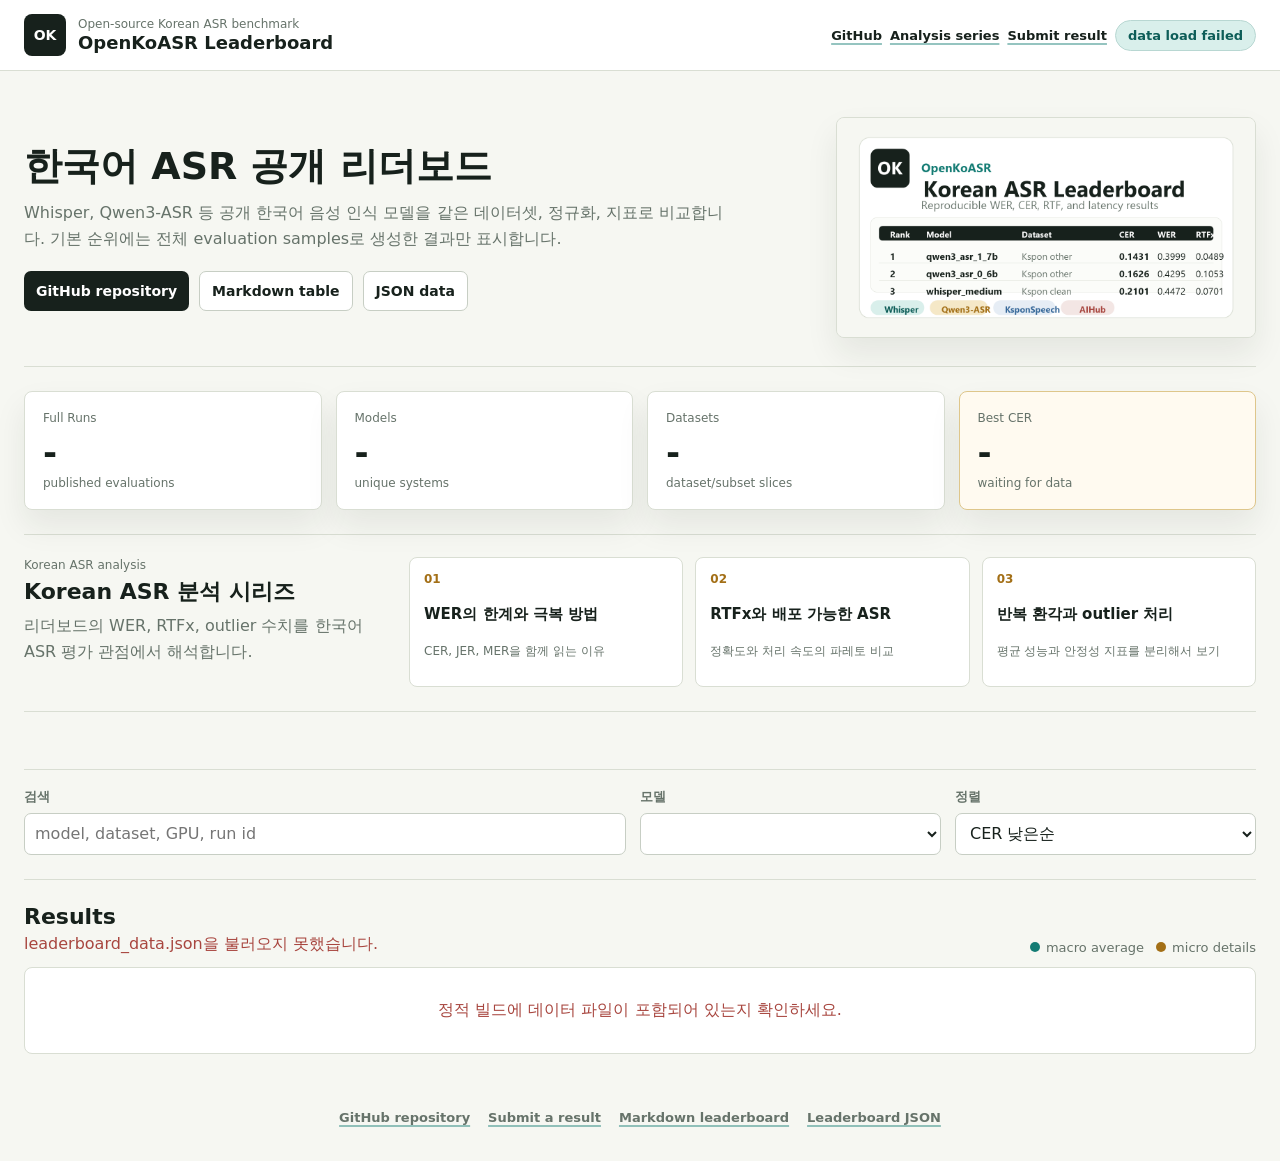
==== commit e1d37b12: "Add Google SpeechRecognition leaderboard results" ====
--- a/site/index.html
+++ b/site/index.html
@@ -6,7 +6,7 @@
     <title>OpenKoASR: 한국어 ASR 리더보드 | Korean Speech Recognition Benchmark</title>
     <meta
       name="description"
-      content="OpenKoASR is an open-source Korean ASR leaderboard and speech recognition benchmark for Whisper, Qwen3-ASR, KsponSpeech, AIHub telephone speech, WER, CER, RTF, and latency."
+      content="OpenKoASR is an open-source Korean ASR leaderboard and speech recognition benchmark for Whisper, Qwen3-ASR, KsponSpeech, AIHub telephone speech, WER, CER, RTFx, and latency."
     />
     <meta
       name="keywords"
@@ -27,7 +27,7 @@
     <meta property="og:title" content="OpenKoASR: 한국어 ASR 리더보드" />
     <meta
       property="og:description"
-      content="Compare open Korean automatic speech recognition models with reproducible WER, CER, RTF, and latency results."
+      content="Compare open Korean automatic speech recognition models with reproducible WER, CER, RTFx, and latency results."
     />
     <meta
       property="og:url"
@@ -60,7 +60,7 @@
             "@id": "https://gt-kim.github.io/open-korean-automatic-speech-recognition/#dataset",
             "name": "OpenKoASR Korean ASR Leaderboard",
             "alternateName": "OpenKoASR",
-            "description": "Open-source leaderboard for Korean automatic speech recognition models evaluated with WER, CER, MER, JER, SER, RTF, and latency metrics.",
+            "description": "Open-source leaderboard for Korean automatic speech recognition models evaluated with WER, CER, MER, JER, SER, RTFx, and latency metrics.",
             "url": "https://gt-kim.github.io/open-korean-automatic-speech-recognition/",
             "sameAs": [
               "https://github.com/GT-KIM/open-korean-automatic-speech-recognition"
@@ -130,6 +130,10 @@
           >GitHub</a>
           <a
             class="topbar-link"
+            href="https://gt-kim.github.io/korean_asr/series/"
+          >Analysis series</a>
+          <a
+            class="topbar-link"
             href="https://github.com/GT-KIM/open-korean-automatic-speech-recognition/issues/new?template=result_submission.md"
             target="_blank"
             rel="noopener noreferrer"
@@ -192,6 +196,42 @@
         </article>
       </section>
 
+      <section class="insight-band" aria-labelledby="insightsTitle">
+        <div class="insight-copy">
+          <span class="eyebrow">Korean ASR analysis</span>
+          <h2 id="insightsTitle">Korean ASR 분석 시리즈</h2>
+          <p>
+            리더보드의 WER, RTFx, outlier 수치를 한국어 ASR 평가 관점에서 해석합니다.
+          </p>
+        </div>
+        <div class="insight-links">
+          <a
+            class="insight-link"
+            href="https://gt-kim.github.io/korean_asr/series/wer-trap-korean-asr-metrics/"
+          >
+            <span>01</span>
+            <strong>WER의 한계와 극복 방법</strong>
+            <small>CER, JER, MER을 함께 읽는 이유</small>
+          </a>
+          <a
+            class="insight-link"
+            href="https://gt-kim.github.io/korean_asr/series/rtfx-ondevice-korean-asr/"
+          >
+            <span>02</span>
+            <strong>RTFx와 배포 가능한 ASR</strong>
+            <small>정확도와 처리 속도의 파레토 비교</small>
+          </a>
+          <a
+            class="insight-link"
+            href="https://gt-kim.github.io/korean_asr/series/wer-over-1-transformer-repetition-outliers/"
+          >
+            <span>03</span>
+            <strong>반복 환각과 outlier 처리</strong>
+            <small>평균 성능과 안정성 지표를 분리해서 보기</small>
+          </a>
+        </div>
+      </section>
+
       <nav class="tab-bar" id="datasetTabs" aria-label="Leaderboard views"></nav>
       <nav class="subset-bar" id="subsetTabs" aria-label="Dataset subsets"></nav>
 
@@ -212,7 +252,7 @@
             <option value="mer">MER 낮은순</option>
             <option value="jer">JER 낮은순</option>
             <option value="ser">SER 낮은순</option>
-            <option value="rtf">RTFx 낮은순</option>
+            <option value="rtfx">RTFx 높은순</option>
             <option value="latency">Latency 낮은순</option>
             <option value="outlier_rate">Outlier 낮은순</option>
           </select>
--- a/site/styles.css
+++ b/site/styles.css
@@ -232,6 +232,74 @@
   background: #fffaf0;
 }
 
+.insight-band {
+  display: grid;
+  grid-template-columns: minmax(220px, 0.78fr) minmax(0, 1.8fr);
+  gap: 18px;
+  align-items: stretch;
+  margin: 0 0 24px;
+  padding: 22px 0 24px;
+  border-top: 1px solid var(--line);
+  border-bottom: 1px solid var(--line);
+}
+
+.insight-copy h2 {
+  margin: 5px 0 0;
+  font-size: 22px;
+  line-height: 1.24;
+}
+
+.insight-copy p {
+  margin: 8px 0 0;
+  color: var(--muted);
+  line-height: 1.6;
+}
+
+.insight-links {
+  display: grid;
+  grid-template-columns: repeat(3, minmax(0, 1fr));
+  gap: 12px;
+}
+
+.insight-link {
+  display: grid;
+  gap: 7px;
+  min-height: 130px;
+  border: 1px solid var(--line);
+  border-radius: 8px;
+  background: var(--surface);
+  color: var(--text);
+  padding: 14px;
+  text-decoration: none;
+}
+
+.insight-link:hover {
+  border-color: #87bdb5;
+  box-shadow: inset 0 0 0 1px rgba(20, 124, 116, 0.16);
+}
+
+.insight-link:focus {
+  outline: 3px solid rgba(20, 124, 116, 0.22);
+  outline-offset: 2px;
+}
+
+.insight-link span {
+  color: var(--gold);
+  font-size: 12px;
+  font-weight: 900;
+}
+
+.insight-link strong {
+  font-size: 15px;
+  line-height: 1.35;
+}
+
+.insight-link small {
+  color: var(--muted);
+  font-size: 12px;
+  line-height: 1.45;
+}
+
 .tab-bar {
   display: flex;
   gap: 10px;
@@ -473,11 +541,11 @@
 }
 
 .overall-table {
-  min-width: 1160px;
+  min-width: 1260px;
 }
 
 .dataset-table {
-  min-width: 1220px;
+  min-width: 1340px;
 }
 
 .overall-table th:nth-child(1),
@@ -507,6 +575,11 @@
 
 .overall-table th:nth-child(10),
 .overall-table tbody tr:not(.detail-row) td:nth-child(10) {
+  width: 104px;
+}
+
+.overall-table th:nth-child(11),
+.overall-table tbody tr:not(.detail-row) td:nth-child(11) {
   width: 250px;
 }
 
@@ -542,11 +615,16 @@
 
 .dataset-table th:nth-child(11),
 .dataset-table tbody tr:not(.detail-row) td:nth-child(11) {
-  width: 126px;
+  width: 112px;
 }
 
 .dataset-table th:nth-child(12),
 .dataset-table tbody tr:not(.detail-row) td:nth-child(12) {
+  width: 126px;
+}
+
+.dataset-table th:nth-child(13),
+.dataset-table tbody tr:not(.detail-row) td:nth-child(13) {
   width: 170px;
 }
 
@@ -691,6 +769,27 @@
   font-weight: 700;
 }
 
+.outlier-cell {
+  font-variant-numeric: tabular-nums;
+}
+
+.outlier-pill {
+  display: inline-grid;
+  justify-items: end;
+  gap: 2px;
+  min-width: 86px;
+}
+
+.outlier-pill strong {
+  font-size: 13px;
+}
+
+.outlier-pill small {
+  color: var(--muted);
+  font-size: 11px;
+  font-weight: 700;
+}
+
 .gpu-cell {
   color: #39443d;
   overflow-wrap: anywhere;
@@ -925,6 +1024,7 @@
 
 @media (max-width: 980px) {
   .intro-band,
+  .insight-band,
   .detail-panel {
     grid-template-columns: 1fr;
   }
@@ -936,6 +1036,10 @@
   .summary-grid,
   .controls-band {
     grid-template-columns: repeat(2, minmax(0, 1fr));
+  }
+
+  .insight-links {
+    grid-template-columns: 1fr;
   }
 
   .section-head {
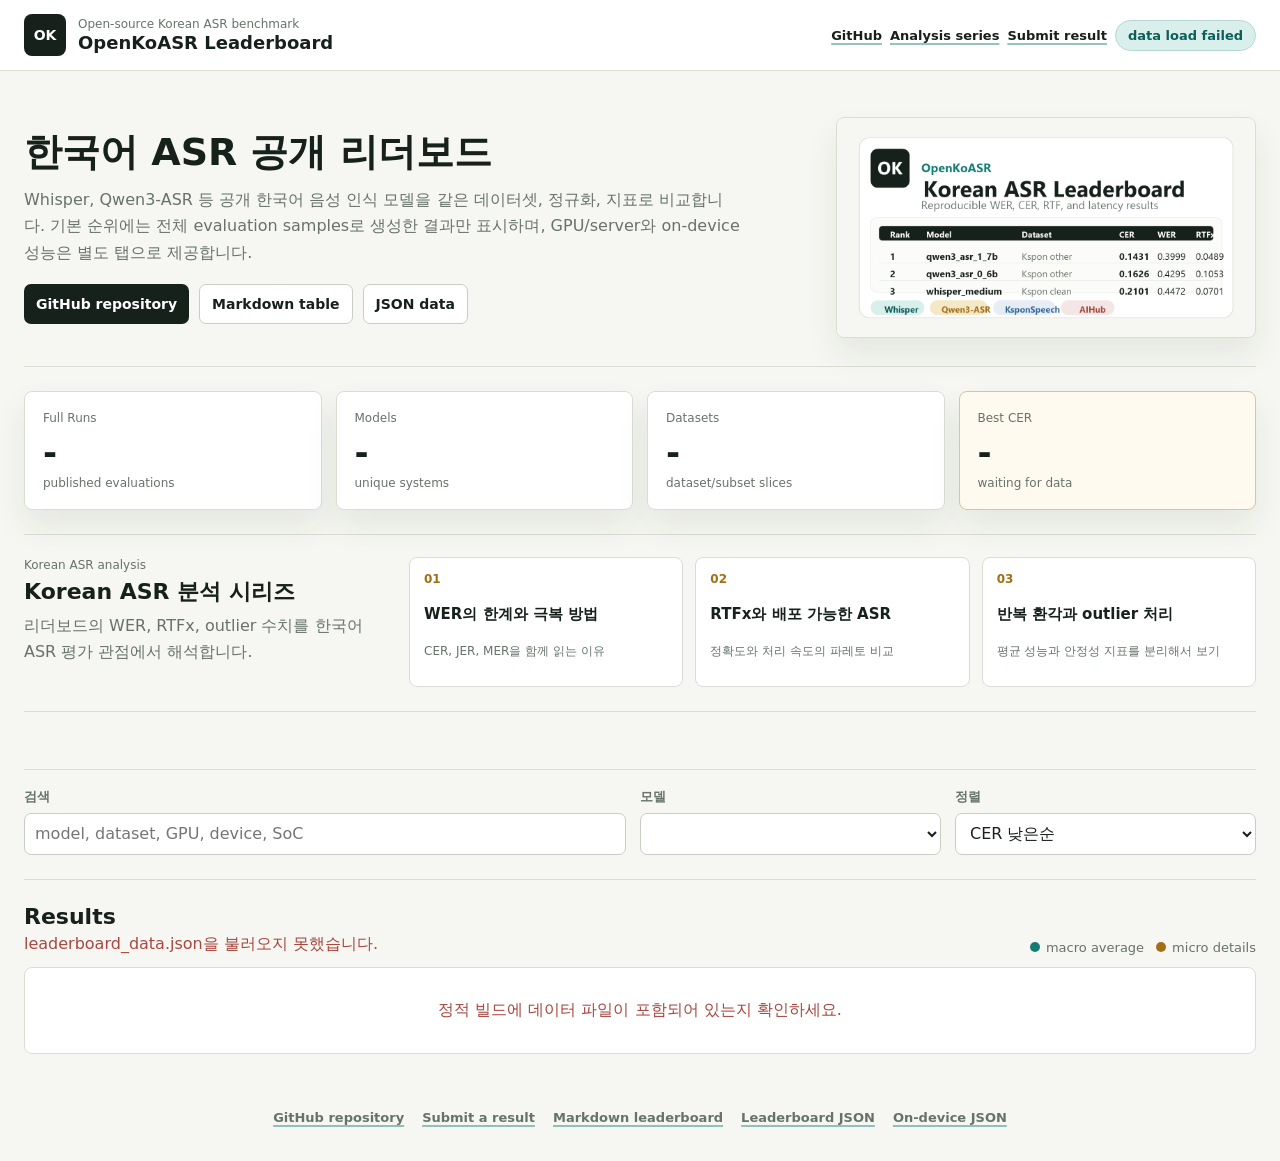
==== commit df634a9a: "Add on-device ASR benchmark leaderboard" ====
--- a/site/index.html
+++ b/site/index.html
@@ -150,7 +150,7 @@
           <p>
             Whisper, Qwen3-ASR 등 공개 한국어 음성 인식 모델을 같은 데이터셋,
             정규화, 지표로 비교합니다. 기본 순위에는 전체 evaluation samples로
-            생성한 결과만 표시합니다.
+            생성한 결과만 표시하며, GPU/server와 on-device 성능은 별도 탭으로 제공합니다.
           </p>
           <div class="intro-actions">
             <a
@@ -238,7 +238,7 @@
       <section class="controls-band" aria-label="Leaderboard controls">
         <label class="control-field">
           <span>검색</span>
-          <input id="searchInput" type="search" placeholder="model, dataset, GPU, run id" />
+          <input id="searchInput" type="search" placeholder="model, dataset, GPU, device, SoC" />
         </label>
         <label class="control-field">
           <span>모델</span>
@@ -293,6 +293,7 @@
       >Submit a result</a>
       <a href="leaderboard.md">Markdown leaderboard</a>
       <a href="leaderboard_data.json">Leaderboard JSON</a>
+      <a href="ondevice_leaderboard_data.json">On-device JSON</a>
     </footer>
 
     <script src="app.js"></script>
--- a/site/styles.css
+++ b/site/styles.css
@@ -548,6 +548,10 @@
   min-width: 1340px;
 }
 
+.ondevice-table {
+  min-width: 1520px;
+}
+
 .overall-table th:nth-child(1),
 .overall-table tbody tr:not(.detail-row) td:nth-child(1) {
   width: 52px;
@@ -625,6 +629,51 @@
 
 .dataset-table th:nth-child(13),
 .dataset-table tbody tr:not(.detail-row) td:nth-child(13) {
+  width: 170px;
+}
+
+.ondevice-table th:nth-child(1),
+.ondevice-table tbody tr:not(.detail-row) td:nth-child(1) {
+  width: 50px;
+}
+
+.ondevice-table th:nth-child(2),
+.ondevice-table tbody tr:not(.detail-row) td:nth-child(2) {
+  width: 220px;
+}
+
+.ondevice-table th:nth-child(3),
+.ondevice-table tbody tr:not(.detail-row) td:nth-child(3) {
+  width: 210px;
+}
+
+.ondevice-table th:nth-child(4),
+.ondevice-table tbody tr:not(.detail-row) td:nth-child(4) {
+  width: 90px;
+}
+
+.ondevice-table th:nth-child(5),
+.ondevice-table tbody tr:not(.detail-row) td:nth-child(5) {
+  width: 130px;
+}
+
+.ondevice-table th:nth-child(n + 6):nth-child(-n + 10),
+.ondevice-table tbody tr:not(.detail-row) td:nth-child(n + 6):nth-child(-n + 10) {
+  width: 94px;
+}
+
+.ondevice-table th:nth-child(11),
+.ondevice-table tbody tr:not(.detail-row) td:nth-child(11) {
+  width: 112px;
+}
+
+.ondevice-table th:nth-child(12),
+.ondevice-table tbody tr:not(.detail-row) td:nth-child(12) {
+  width: 126px;
+}
+
+.ondevice-table th:nth-child(13),
+.ondevice-table tbody tr:not(.detail-row) td:nth-child(13) {
   width: 170px;
 }
 
@@ -674,6 +723,64 @@
   overflow-wrap: anywhere;
 }
 
+.device-cell strong,
+.backend-cell strong {
+  display: block;
+  line-height: 1.35;
+}
+
+.device-cell small,
+.backend-cell small {
+  display: block;
+  margin-top: 4px;
+  color: var(--muted);
+  font-size: 12px;
+  line-height: 1.4;
+}
+
+.precision-pill {
+  display: inline-flex;
+  align-items: center;
+  min-height: 26px;
+  border: 1px solid #d8c77f;
+  border-radius: 999px;
+  background: var(--gold-weak);
+  color: #735d05;
+  font-size: 12px;
+  font-weight: 800;
+  padding: 4px 9px;
+}
+
+.artifact-links {
+  display: flex;
+  flex-wrap: wrap;
+  gap: 8px;
+  margin-top: 14px;
+}
+
+.artifact-link {
+  display: inline-flex;
+  align-items: center;
+  min-height: 34px;
+  border: 1px solid #87bdb5;
+  border-radius: 7px;
+  background: var(--teal-weak);
+  color: #0d5d58;
+  font-size: 13px;
+  font-weight: 800;
+  padding: 7px 10px;
+  text-decoration: none;
+}
+
+.artifact-link:hover {
+  border-color: var(--teal);
+}
+
+.artifact-link:focus {
+  outline: 3px solid rgba(20, 124, 116, 0.22);
+  outline-offset: 2px;
+}
+
 .model-name-link {
   color: var(--text);
   text-decoration-color: rgba(20, 124, 116, 0.45);
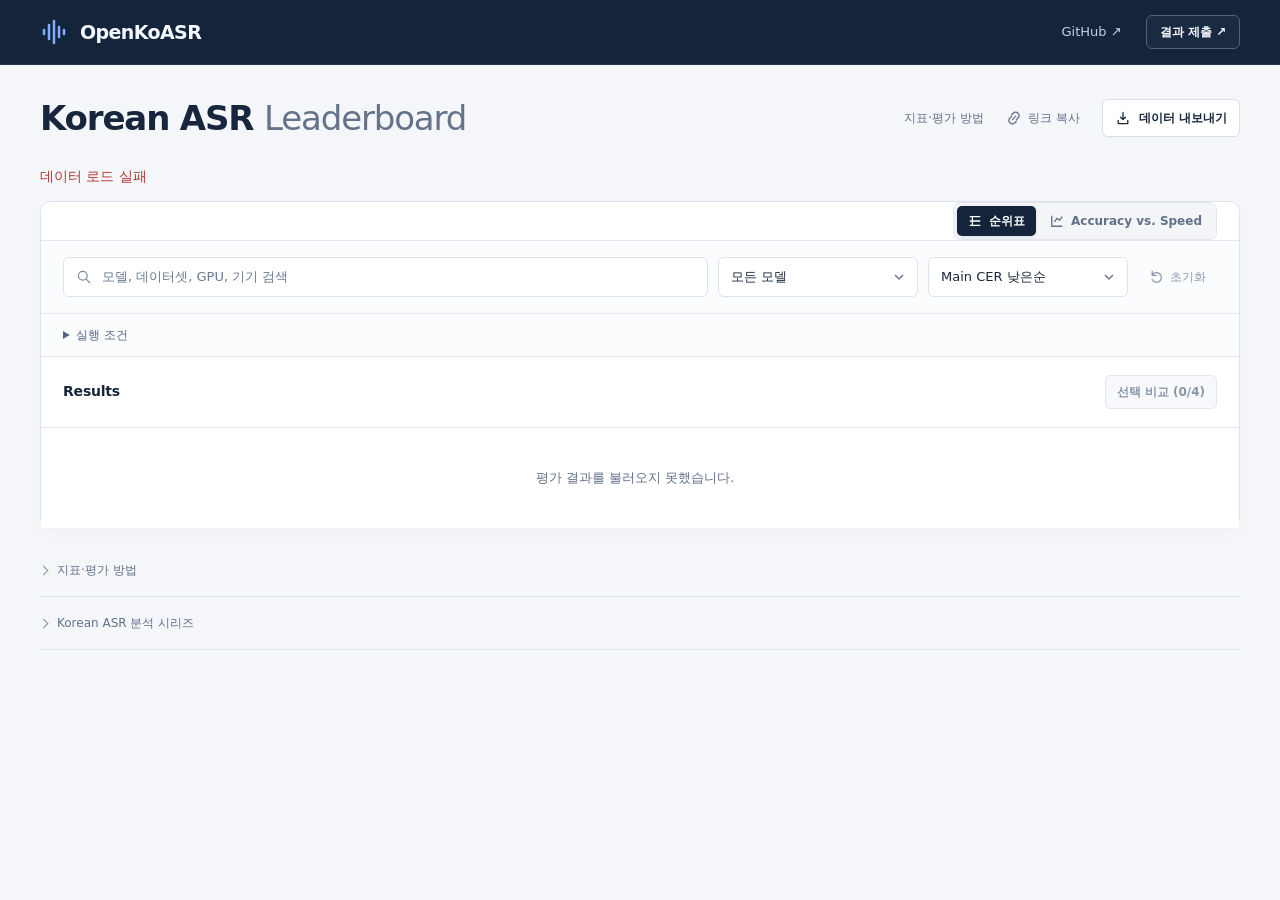
==== commit 93eecf43: "Publish verified ASR leaderboard and accuracy-speed comparison" ====
--- a/site/index.html
+++ b/site/index.html
@@ -14,9 +14,8 @@
     />
     <meta name="author" content="GT-KIM" />
     <meta name="application-name" content="OpenKoASR" />
-    <meta name="theme-color" content="#147c74" />
+    <meta name="theme-color" content="#13243b" />
     <meta name="robots" content="index, follow" />
-    <link rel="preload" as="image" href="leaderboard-card.png" />
     <link
       rel="canonical"
       href="https://gt-kim.github.io/open-korean-automatic-speech-recognition/"
@@ -112,190 +111,213 @@
     </script>
   </head>
   <body>
+    <a class="skip-link" href="#leaderboardViews">리더보드로 건너뛰기</a>
     <header class="topbar">
       <div class="topbar-inner">
         <a class="brand" href="./" aria-label="OpenKoASR leaderboard home">
-          <span class="brand-mark" aria-hidden="true">OK</span>
-          <span>
-            <span class="eyebrow">Open-source Korean ASR benchmark</span>
-            <span class="brand-title">OpenKoASR Leaderboard</span>
-          </span>
+          <svg class="brand-mark" viewBox="0 0 28 28" fill="none" aria-hidden="true">
+            <path d="M4 12v4M9 7v14M14 3v22M19 9v10M24 12v4" stroke="currentColor" stroke-width="2.5" stroke-linecap="round"/>
+          </svg>
+          <span class="brand-title">OpenKoASR</span>
         </a>
-        <nav class="topbar-actions" aria-label="OpenKoASR links">
-          <a
-            class="topbar-link"
-            href="https://github.com/GT-KIM/open-korean-automatic-speech-recognition"
-            target="_blank"
-            rel="noopener noreferrer"
-          >GitHub</a>
-          <a
-            class="topbar-link"
-            href="https://gt-kim.github.io/korean_asr/series/"
-          >Analysis series</a>
-          <a
-            class="topbar-link"
-            href="https://github.com/GT-KIM/open-korean-automatic-speech-recognition/issues/new?template=result_submission.md"
-            target="_blank"
-            rel="noopener noreferrer"
-          >Submit result</a>
-          <span class="status-pill" id="dataStatus">full evaluation only</span>
+        <nav class="topbar-actions" aria-label="프로젝트 링크">
+          <a class="topbar-link" href="https://github.com/GT-KIM/open-korean-automatic-speech-recognition" title="GitHub repository" target="_blank" rel="noopener noreferrer">GitHub ↗</a>
+          <a class="submit-link" href="https://github.com/GT-KIM/open-korean-automatic-speech-recognition/issues/new?template=result_submission.md" target="_blank" rel="noopener noreferrer">결과 제출 ↗</a>
         </nav>
       </div>
     </header>
 
     <main class="page-shell">
-      <section class="intro-band" aria-labelledby="pageTitle">
-        <div class="intro-copy">
-          <h1 id="pageTitle">한국어 ASR 공개 리더보드</h1>
-          <p>
-            Whisper, Qwen3-ASR 등 공개 한국어 음성 인식 모델을 같은 데이터셋,
-            정규화, 지표로 비교합니다. 기본 순위에는 전체 evaluation samples로
-            생성한 결과만 표시하며, GPU/server와 on-device 성능은 별도 탭으로 제공합니다.
-          </p>
-          <div class="intro-actions">
-            <a
-              class="primary-action"
-              href="https://github.com/GT-KIM/open-korean-automatic-speech-recognition"
-              target="_blank"
-              rel="noopener noreferrer"
-            >GitHub repository</a>
-            <a class="secondary-action" href="leaderboard.md">Markdown table</a>
-            <a class="secondary-action" href="leaderboard_data.json">JSON data</a>
-          </div>
+      <div class="page-heading">
+        <h1>Korean ASR <span>Leaderboard</span></h1>
+        <div class="page-actions">
+          <a class="method-link" href="#evaluation-method">지표·평가 방법</a>
+          <button class="share-button" id="shareButton" type="button"><svg class="ui-icon" viewBox="0 0 20 20" aria-hidden="true"><path d="m8 12 4-4M7 6l2-2a4 4 0 0 1 6 6l-2 2M13 14l-2 2a4 4 0 0 1-6-6l2-2"/></svg>링크 복사</button>
+          <details class="download-menu">
+            <summary><svg class="ui-icon" viewBox="0 0 20 20" aria-hidden="true"><path d="M10 3v9m-3-3 3 3 3-3M4 13v4h12v-4"/></svg>데이터 내보내기</summary>
+            <nav aria-label="원본 데이터">
+              <a href="leaderboard_data.json" download>서버·API JSON</a>
+              <a href="ondevice_leaderboard_data.json" download>On-device JSON</a>
+              <a href="leaderboard.md" download>Markdown</a>
+            </nav>
+          </details>
         </div>
-        <figure class="intro-visual">
-          <img
-            src="leaderboard-card.png"
-            alt="OpenKoASR Korean ASR leaderboard preview"
-            width="1200"
-            height="630"
-          />
-        </figure>
-      </section>
+      </div>
+      <div class="share-feedback" id="shareFeedback" hidden>
+        <span id="shareStatus" role="status"></span>
+        <input id="shareUrl" type="text" readonly aria-label="현재 화면 공유 링크" hidden />
+      </div>
+      <p class="data-status" id="dataStatus" role="status" hidden></p>
 
-      <section class="summary-grid" aria-label="Leaderboard summary">
-        <article class="summary-card">
-          <span class="summary-label">Full Runs</span>
-          <strong id="summaryRuns">-</strong>
-          <span class="summary-note">published evaluations</span>
-        </article>
-        <article class="summary-card">
-          <span class="summary-label">Models</span>
-          <strong id="summaryModels">-</strong>
-          <span class="summary-note">unique systems</span>
-        </article>
-        <article class="summary-card">
-          <span class="summary-label">Datasets</span>
-          <strong id="summaryDatasets">-</strong>
-          <span class="summary-note">dataset/subset slices</span>
-        </article>
-        <article class="summary-card highlight">
-          <span class="summary-label">Best CER</span>
-          <strong id="summaryBestCer">-</strong>
-          <span class="summary-note" id="summaryBestCerLabel">waiting for data</span>
-        </article>
-      </section>
+      <div class="leaderboard-workspace" id="leaderboardViews">
+        <div class="workspace-navigation">
+          <nav class="tab-bar" id="datasetTabs" aria-label="평가 대상"></nav>
+          <div class="view-switch" role="group" aria-label="보기 방식">
+            <button id="tableView" type="button" aria-pressed="true" aria-controls="tableSection">
+              <svg viewBox="0 0 16 16" aria-hidden="true"><path d="M2 3h12M2 8h12M2 13h12M5 3v10"/></svg>순위표
+            </button>
+            <button id="chartView" type="button" aria-pressed="false" aria-controls="tradeoffSection">
+              <svg viewBox="0 0 16 16" aria-hidden="true"><path d="M2 2v12h12M5 9l3-4 3 2 3-4"/></svg>Accuracy vs. Speed
+            </button>
+          </div>
+        </div>
+        <nav class="subset-bar" id="subsetTabs" aria-label="Dataset subsets" hidden></nav>
+        <section class="controls-band" aria-label="검색 및 필터">
+          <label class="control-field search-field">
+            <span>검색</span>
+            <svg class="search-icon ui-icon" viewBox="0 0 20 20" aria-hidden="true"><circle cx="8.5" cy="8.5" r="5.5"/><path d="m13 13 4 4"/></svg>
+            <input id="searchInput" type="search" placeholder="모델, 데이터셋, GPU, 기기 검색" autocomplete="off" maxlength="200" />
+          </label>
+          <label class="control-field">
+            <span>모델</span>
+            <select id="modelFilter"><option value="all">모든 모델</option></select>
+          </label>
+          <label class="control-field" id="sortControl">
+            <span>정렬</span>
+            <select id="sortMetric">
+              <option value="cer">Main CER 낮은순</option>
+              <option value="all_samples_cer">All-sample CER 낮은순</option>
+              <option value="wer">WER 낮은순</option>
+              <option value="mer">MER 낮은순</option>
+              <option value="jer">JER 낮은순</option>
+              <option value="ser">SER 낮은순</option>
+              <option value="rtfx">RTFx 높은순</option>
+              <option value="latency">Latency 낮은순</option>
+              <option value="outlier_rate">Outlier rate 낮은순</option>
+            </select>
+          </label>
+          <button class="reset-filters" id="resetFilters" type="button" disabled><svg class="ui-icon" viewBox="0 0 20 20" aria-hidden="true"><path d="M4 8a6 6 0 1 1 0 5M4 3v5h5"/></svg>초기화</button>
+        </section>
+        <details class="execution-filters" id="executionFilters">
+          <summary>실행 조건 <span id="executionFilterCount"></span></summary>
+          <div class="execution-fields">
+            <label class="control-field"><span>GPU / 기기</span><select id="hardwareFilter"></select></label>
+            <label class="control-field" id="batchControl"><span>Batch size</span><select id="batchFilter"></select></label>
+            <label class="control-field"><span>정밀도</span><select id="precisionFilter"></select></label>
+          </div>
+          <p class="detail-note" id="executionScope" hidden>Overall: 세 구간 모두 선택 조건을 충족하는 대표 결과</p>
+        </details>
+        <section class="table-section" id="tableSection" aria-labelledby="resultsTitle">
+          <div class="section-head">
+            <div>
+              <h2 id="resultsTitle">Results</h2>
+              <p id="rowCount">Loading leaderboard data...</p>
+            </div>
+            <div class="comparison-actions">
+              <button class="comparison-clear" id="comparisonClear" type="button" hidden>선택 해제</button>
+              <button class="comparison-toggle" id="comparisonToggle" type="button" aria-controls="comparisonSection" aria-expanded="false" disabled>선택 비교 (0/4)</button>
+            </div>
+          </div>
+          <section class="comparison-section" id="comparisonSection" aria-labelledby="comparisonTitle" hidden>
+            <h3 id="comparisonTitle">선택 결과 비교</h3>
+            <div class="comparison-scroll" id="comparisonContent" tabindex="0" role="region" aria-label="선택한 결과의 구간별 비교 표"></div>
+          </section>
+          <div class="table-wrap" tabindex="0" role="region" aria-label="리더보드 표 — 좁은 화면에서는 가로로 스크롤">
+            <table id="leaderboardTable">
+              <thead id="leaderboardHead"></thead>
+              <tbody id="leaderboardBody"></tbody>
+            </table>
+          </div>
+          <p id="overallCoverage" class="overall-coverage" hidden></p>
+          <details id="referenceResults" class="reference-results" hidden>
+            <summary id="referenceSummary">참고 결과</summary>
+            <p>평가 규약이 다르거나 확인되지 않은 과거 결과입니다. 순위에는 반영하지 않습니다.</p>
+            <div class="table-wrap" tabindex="0" role="region" aria-label="참고 결과 표 — 좁은 화면에서는 가로로 스크롤">
+              <table id="referenceTable" class="dataset-table">
+                <thead id="referenceHead"></thead>
+                <tbody id="referenceBody"></tbody>
+              </table>
+            </div>
+          </details>
+        </section>
 
-      <section class="insight-band" aria-labelledby="insightsTitle">
-        <div class="insight-copy">
-          <span class="eyebrow">Korean ASR analysis</span>
-          <h2 id="insightsTitle">Korean ASR 분석 시리즈</h2>
-          <p>
-            리더보드의 WER, RTFx, outlier 수치를 한국어 ASR 평가 관점에서 해석합니다.
-          </p>
+        <section class="tradeoff-section" aria-labelledby="tradeoffTitle" hidden id="tradeoffSection">
+          <div class="section-head">
+            <div>
+              <h2 id="tradeoffTitle">정확도–속도</h2>
+            </div>
+          </div>
+          <div class="tradeoff-controls">
+            <label class="control-field">
+              <span>평가 구간</span>
+              <select id="tradeoffSlice"></select>
+            </label>
+            <label class="control-field">
+              <span>실행 조건</span>
+              <select id="tradeoffCondition"></select>
+            </label>
+            <label class="control-field">
+              <span>정확도 지표</span>
+              <select id="tradeoffMetric">
+                <option value="cer">Main CER · outlier 제외</option>
+                <option value="all_samples_cer">All-sample CER · 전체 corpus</option>
+              </select>
+            </label>
+            <label class="control-field">
+              <span>속도 지표</span>
+              <select id="tradeoffSpeed"><option value="rtfx">RTFx · 전체 평가 · outlier 제외</option></select>
+            </label>
+          </div>
+          <p class="tradeoff-status" id="tradeoffStatus" role="status" hidden></p>
+          <div class="tradeoff-layout">
+            <div class="tradeoff-plot" id="tradeoffPlot" tabindex="0" role="region" aria-label="정확도–속도 그래프 — 좁은 화면에서는 가로로 스크롤"></div>
+            <aside class="tradeoff-detail" id="tradeoffDetail" aria-live="polite" aria-atomic="true"></aside>
+          </div>
+          <div class="tradeoff-models" id="tradeoffModels" role="group" aria-label="그래프 모델 선택"></div>
+          <p class="tradeoff-note" id="tradeoffNote" hidden></p>
+          <details class="method-details">
+            <summary>집계·비교 기준</summary>
+            <p>Curated 처리량은 고정 입력의 음성 길이 합 / 처리 시간 합이며, 3회 중앙값입니다. 정확도는 전체 데이터 평가값입니다. 기존 RTFx는 outlier를 제외한 샘플별 배속 평균입니다. 단건 p95는 batch 1에서 측정합니다.</p>
+            <p>모델·정밀도·실행 조건별 최신 전체 평가 결과를 사용합니다.</p>
+            <p>파레토 경계는 선택한 실행 조건 안의 비지배점입니다. 미기록 조건·모델 구현·디코딩 설정의 동일성이나 통계적 유의성을 보장하지 않습니다.</p>
+          </details>
+        </section>
+
+      </div>
+      <details class="support-section method-section" id="evaluation-method">
+        <summary id="methodTitle">지표·평가 방법</summary>
+        <div class="method-content">
+          <dl class="method-grid">
+            <div>
+              <dt>Main CER</dt>
+              <dd>Outlier를 제외한 샘플별 CER 평균입니다. 기본 순위 기준입니다.</dd>
+            </div>
+            <div>
+              <dt>Outlier rate</dt>
+              <dd>전체 평가 샘플 중 메인 점수에서 제외된 비율입니다. 기본 기준은 CER &gt; 100%이며, 정확히 100%인 샘플은 제외하지 않습니다. 모든 종류의 실패율을 뜻하지는 않습니다.</dd>
+            </div>
+            <div>
+              <dt>All-sample CER</dt>
+              <dd>Outlier를 포함한 전체 편집 오류 수를 정답 글자 수로 나눈 corpus CER입니다. Main CER와 가중 방식도 달라 두 값의 차이가 outlier의 영향만을 나타내지는 않습니다.</dd>
+            </div>
+            <div>
+              <dt>RTFx</dt>
+              <dd>샘플별 ‘오디오 길이 / 처리 시간’의 outlier 제외 평균입니다. ‘총 오디오 길이 / 총 처리 시간’과는 다를 수 있습니다.</dd>
+            </div>
+          </dl>
+          <details class="method-details">
+            <summary>집계 방식·보조 지표·단위</summary>
+            <div>
+              <p><strong>수치 정밀도:</strong> 반올림은 화면에만 적용하며, 정렬은 원본 값으로 계산합니다. JSON 원본은 비율과 초 단위를 유지합니다.</p>
+              <p><strong>Overall 참가 조건:</strong> KsponSpeech clean 3,000개, other 3,000개, AIHub all 39,916개를 모두 완료하고 Main CER가 있는 모델만 포함합니다. 세 구간의 가중치는 각각 1/3이며, D01–D04는 별도로 더하지 않습니다.</p>
+              <p><strong>평가 규약:</strong> Overall과 서버 데이터셋 순위는 Kspon 정규화와 CER 100% 초과 제외 기준을 적용합니다. 다른 규약·미확인 결과는 순위에서 제외합니다.</p>
+              <p><strong>모델·대표 결과:</strong> 같은 모델의 별칭을 묶고, 구간별로 표준 규약을 충족하는 실행 아티팩트 중 최신 결과를 선택합니다. 정렬 지표를 바꿔도 기여하는 실행은 고정됩니다. 전체 CER와 보조 지표의 평균은 세 구간 모두에 해당 통계가 있을 때만 제공합니다.</p>
+              <p><strong>보조 지표:</strong> Macro는 샘플별 평균이고 corpus는 편집 카운터 합산 값입니다. 전체 CER 외의 품질 지표는 outlier를 제외합니다. 재현 명령·코드 버전·전체 실행 설정은 원본 JSON에 제공합니다.</p>
+              <p><strong>지연·기기 조건:</strong> 배치 실행의 지연은 배치 시간을 샘플 수로 나눈 값입니다. 온디바이스 QNN RTFx는 QNN 그래프 실행 범위이며, 기기·정밀도·런타임을 맞춰 비교해야 합니다.</p>
+              <p><strong>순위 제한:</strong> Outlier 비율에 따른 참가 제한은 없습니다.</p>
+            </div>
+          </details>
         </div>
-        <div class="insight-links">
-          <a
-            class="insight-link"
-            href="https://gt-kim.github.io/korean_asr/series/wer-trap-korean-asr-metrics/"
-          >
-            <span>01</span>
-            <strong>WER의 한계와 극복 방법</strong>
-            <small>CER, JER, MER을 함께 읽는 이유</small>
-          </a>
-          <a
-            class="insight-link"
-            href="https://gt-kim.github.io/korean_asr/series/rtfx-ondevice-korean-asr/"
-          >
-            <span>02</span>
-            <strong>RTFx와 배포 가능한 ASR</strong>
-            <small>정확도와 처리 속도의 파레토 비교</small>
-          </a>
-          <a
-            class="insight-link"
-            href="https://gt-kim.github.io/korean_asr/series/wer-over-1-transformer-repetition-outliers/"
-          >
-            <span>03</span>
-            <strong>반복 환각과 outlier 처리</strong>
-            <small>평균 성능과 안정성 지표를 분리해서 보기</small>
-          </a>
-        </div>
-      </section>
-
-      <nav class="tab-bar" id="datasetTabs" aria-label="Leaderboard views"></nav>
-      <nav class="subset-bar" id="subsetTabs" aria-label="Dataset subsets"></nav>
-
-      <section class="controls-band" aria-label="Leaderboard controls">
-        <label class="control-field">
-          <span>검색</span>
-          <input id="searchInput" type="search" placeholder="model, dataset, GPU, device, SoC" />
-        </label>
-        <label class="control-field">
-          <span>모델</span>
-          <select id="modelFilter"></select>
-        </label>
-        <label class="control-field">
-          <span>정렬</span>
-          <select id="sortMetric">
-            <option value="cer">CER 낮은순</option>
-            <option value="wer">WER 낮은순</option>
-            <option value="mer">MER 낮은순</option>
-            <option value="jer">JER 낮은순</option>
-            <option value="ser">SER 낮은순</option>
-            <option value="rtfx">RTFx 높은순</option>
-            <option value="latency">Latency 낮은순</option>
-            <option value="outlier_rate">Outlier 낮은순</option>
-          </select>
-        </label>
-      </section>
-
-      <section class="table-section" aria-labelledby="resultsTitle">
-        <div class="section-head">
-          <div>
-            <h2 id="resultsTitle">Results</h2>
-            <p id="rowCount">Loading leaderboard data...</p>
-          </div>
-          <div class="legend">
-            <span><i class="legend-dot macro"></i>macro average</span>
-            <span><i class="legend-dot micro"></i>micro details</span>
-          </div>
-        </div>
-
-        <div class="table-wrap">
-          <table id="leaderboardTable">
-            <thead id="leaderboardHead"></thead>
-            <tbody id="leaderboardBody"></tbody>
-          </table>
-        </div>
-      </section>
+      </details>
+      <details class="support-section reading-section">
+        <summary>Korean ASR 분석 시리즈</summary>
+        <nav class="reading-links" aria-label="ASR 분석 글">
+          <a href="https://gt-kim.github.io/korean_asr/series/wer-trap-korean-asr-metrics/">WER의 한계와 극복 방법 ↗</a>
+          <a href="https://gt-kim.github.io/korean_asr/series/rtfx-ondevice-korean-asr/">RTFx와 배포 가능한 ASR ↗</a>
+          <a href="https://gt-kim.github.io/korean_asr/series/wer-over-1-transformer-repetition-outliers/">반복 환각과 outlier 처리 ↗</a>
+        </nav>
+      </details>
     </main>
-
-    <footer class="site-footer">
-      <a
-        href="https://github.com/GT-KIM/open-korean-automatic-speech-recognition"
-        target="_blank"
-        rel="noopener noreferrer"
-      >GitHub repository</a>
-      <a
-        href="https://github.com/GT-KIM/open-korean-automatic-speech-recognition/issues/new?template=result_submission.md"
-        target="_blank"
-        rel="noopener noreferrer"
-      >Submit a result</a>
-      <a href="leaderboard.md">Markdown leaderboard</a>
-      <a href="leaderboard_data.json">Leaderboard JSON</a>
-      <a href="ondevice_leaderboard_data.json">On-device JSON</a>
-    </footer>
-
     <script src="app.js"></script>
   </body>
 </html>
--- a/site/styles.css
+++ b/site/styles.css
@@ -1,1185 +1,442 @@
+/* Ranked results are the primary workspace; supporting reading stays collapsed. */
 :root {
   color-scheme: light;
-  --bg: #f6f7f2;
-  --surface: #ffffff;
-  --surface-muted: #f0f3ee;
-  --line: #d9ded3;
-  --text: #17211c;
-  --muted: #66736a;
-  --teal: #147c74;
-  --teal-weak: #d9efeb;
-  --gold: #a36f16;
-  --gold-weak: #f5e8c7;
-  --red: #a8463f;
-  --blue: #356799;
-  --shadow: 0 16px 32px rgba(24, 34, 28, 0.08);
-}
-
-* {
-  box-sizing: border-box;
-}
-
+  --bg: #f4f6fa;
+  --surface: #fff;
+  --surface-muted: #f4f6f9;
+  --line: #e3e8f0;
+  --text: #17263c;
+  --muted: #627189;
+  --accent: #285ad6;
+  --accent-soft: #edf3ff;
+  --navy: #13243b;
+  --mono: "SFMono-Regular", Consolas, "Liberation Mono", monospace;
+  --blue: #57749f;
+  --red: #b33838;
+}
+
+* { box-sizing: border-box; }
+[hidden] { display: none !important; }
 body {
   margin: 0;
   background: var(--bg);
   color: var(--text);
-  font-family:
-    Inter, ui-sans-serif, system-ui, -apple-system, BlinkMacSystemFont, "Segoe UI", sans-serif;
-  font-size: 16px;
-  letter-spacing: 0;
-}
-
-button,
-input,
-select {
-  font: inherit;
-  letter-spacing: 0;
-}
-
-.topbar {
-  background: rgba(255, 255, 255, 0.94);
-  border-bottom: 1px solid var(--line);
-  position: sticky;
-  top: 0;
-  z-index: 10;
-  backdrop-filter: blur(12px);
-}
-
-.topbar-inner {
-  display: flex;
-  align-items: center;
-  justify-content: space-between;
-  gap: 24px;
-  max-width: 1280px;
-  margin: 0 auto;
-  padding: 14px 24px;
-}
-
-.brand {
-  display: inline-flex;
-  align-items: center;
+  font-family: Inter, "Segoe UI", "Noto Sans KR", ui-sans-serif, system-ui, -apple-system, BlinkMacSystemFont, sans-serif;
+  font-size: 14px;
+  line-height: 1.5;
+}
+button, input, select { font: inherit; }
+button, summary { cursor: pointer; }
+a { color: var(--accent); text-underline-offset: 3px; }
+button:disabled { cursor: default; color: #8993a2; }
+:focus-visible { outline: 2px solid var(--accent); outline-offset: 3px; }
+.skip-link { position: fixed; top: -80px; left: 20px; z-index: 20; padding: 10px 16px; background: var(--surface); }
+.skip-link:focus { top: 12px; }
+
+.topbar { border-bottom: 1px solid #21344f; background: var(--navy); }
+.topbar-inner, .page-shell { max-width: 1488px; margin: 0 auto; padding-inline: 40px; }
+.topbar-inner { display: flex; align-items: center; justify-content: space-between; min-height: 64px; gap: 20px; }
+.brand { display: inline-flex; align-items: center; gap: 12px; text-decoration: none; color: #f5f8ff; }
+.brand-mark { width: 28px; height: 28px; color: #83adff; }
+.brand-title { font-size: 19px; font-weight: 700; letter-spacing: -.6px; }
+.topbar-actions { display: flex; align-items: center; gap: 24px; }
+.topbar-link { color: #c5d0e0; text-decoration: none; font-size: 13px; }
+.submit-link { display: inline-flex; align-items: center; min-height: 34px; border: 1px solid #50627e; border-radius: 6px; padding: 6px 13px; color: #f5f8ff; background: #ffffff08; text-decoration: none; font-size: 12px; font-weight: 600; }
+.topbar-link:hover, .submit-link:hover { color: #fff; border-color: #8ba2c4; }
+.page-shell { padding-block: 32px 48px; }
+.page-heading { display: flex; align-items: center; justify-content: space-between; gap: 20px; margin-bottom: 26px; }
+h1 { margin: 0; font-size: clamp(24px, 2.7vw, 34px); font-weight: 750; line-height: 1.25; letter-spacing: -1.15px; }
+.page-actions { display: flex; align-items: center; gap: 22px; font-size: 12px; }
+.method-link { white-space: nowrap; color: var(--muted); text-decoration: none; }
+.method-link:hover { color: var(--accent); }
+.download-menu { position: relative; z-index: 5; }
+.download-menu summary { list-style: none; display: flex; gap: 8px; align-items: center; min-height: 38px; padding: 8px 12px; border: 1px solid #d7dfea; border-radius: 6px; background: var(--surface); color: var(--text); font-weight: 600; white-space: nowrap; box-shadow: 0 1px 2px #17263c05; }
+.download-menu summary::-webkit-details-marker { display: none; }
+.download-menu nav { position: absolute; top: calc(100% + 8px); right: 0; width: 188px; padding: 6px; border: 1px solid var(--line); border-radius: 8px; background: var(--surface); box-shadow: 0 8px 24px #13243b18; }
+.download-menu nav a { display: block; padding: 9px 10px; color: var(--text); text-decoration: none; border-radius: 3px; }
+.download-menu nav a:hover { background: var(--surface-muted); }
+.data-status { color: var(--red); }
+
+.leaderboard-workspace { border: 1px solid #dce3ed; border-radius: 10px; background: var(--surface); box-shadow: 0 2px 4px #13243b03, 0 8px 24px #13243b04; scroll-margin-top: 16px; }
+.workspace-navigation { display: flex; justify-content: space-between; align-items: center; gap: 20px; padding-inline: 22px; border-bottom: 1px solid var(--line); }
+.tab-bar { display: flex; align-items: stretch; gap: 26px; min-width: 0; overflow-x: auto; scrollbar-width: thin; }
+.tab-button { flex-shrink: 0; display: flex; align-items: center; gap: 8px; min-height: 62px; padding: 1px 2px 0; border: 0; border-bottom: 3px solid transparent; background: transparent; color: var(--muted); font-size: 13px; font-weight: 600; white-space: nowrap; }
+.tab-button b { font-family: var(--mono); font-size: 10px; font-weight: 500; line-height: 20px; min-width: 22px; padding-inline: 5px; border: 1px solid #e7ebf2; border-radius: 5px; background: #f7f9fc; color: var(--muted); }
+.tab-button.active { border-bottom-color: var(--accent); color: var(--accent); }
+.tab-button.active b { color: var(--accent); border-color: #d9e4ff; background: var(--accent-soft); }
+.tab-button:hover { color: var(--text); }
+.view-switch { display: flex; gap: 3px; flex-shrink: 0; padding: 3px; border: 1px solid #e1e6ef; border-radius: 7px; background: #f3f5f9; }
+.view-switch button { display: inline-flex; align-items: center; justify-content: center; gap: 7px; min-height: 30px; padding: 5px 11px; border: 0; border-radius: 5px; background: transparent; color: var(--muted); font-size: 12px; font-weight: 600; white-space: nowrap; }
+.view-switch button[aria-pressed="true"] { background: var(--navy); color: #fff; box-shadow: 0 1px 3px #13243b20; }
+.view-switch svg { width: 14px; height: 14px; fill: none; stroke: currentColor; stroke-width: 1.5; }
+.subset-bar { display: flex; flex-wrap: wrap; gap: 8px; padding: 12px 20px 0; }
+.subset-button { display: inline-flex; align-items: center; gap: 6px; border: 1px solid transparent; border-radius: 3px; background: transparent; color: var(--muted); padding: 4px 9px; font-size: 12px; }
+.subset-button b { font-weight: 400; font-variant-numeric: tabular-nums; }
+.subset-button.active { color: var(--accent); background: var(--accent-soft); border-color: #d5e2ff; }
+.controls-band { display: flex; align-items: center; flex-wrap: wrap; gap: 10px; padding: 16px 22px; border-bottom: 1px solid var(--line); background: #fbfcfe; }
+.control-field { display: block; min-width: 0; flex: 0 1 200px; }
+.control-field > span { display: block; margin-bottom: 7px; color: var(--muted); font-size: 12px; font-weight: 500; }
+.search-field { position: relative; flex: 1 1 260px; }
+.control-field input, .control-field select { width: 100%; height: 40px; padding: 8px 12px; border: 1px solid #dce3ed; border-radius: 6px; color: var(--text); background-color: var(--surface); font-size: 13px; box-shadow: 0 1px 2px #17263c03; }
+.control-field input::placeholder { color: #687991; }
+.control-field select:disabled { color: var(--muted); background: var(--surface-muted); }
+.reset-filters { display: inline-flex; align-items: center; justify-content: center; gap: 5px; min-height: 40px; padding: 8px 10px; border: 1px solid transparent; border-radius: 6px; background: transparent; color: var(--accent); font-size: 12px; }
+
+.section-head { display: flex; align-items: center; justify-content: space-between; gap: 16px; padding: 18px 22px; }
+.section-head > div { display: flex; flex-wrap: wrap; align-items: baseline; gap: 6px 14px; }
+.section-head h2 { margin: 0; font-size: 14px; font-weight: 650; letter-spacing: -.2px; }
+.section-head p { margin: 0; font-size: 11px; color: var(--muted); }
+.table-wrap { overflow: auto; max-height: 68vh; background: var(--surface); border-top: 1px solid var(--line); container-type: inline-size; scrollbar-gutter: stable; }
+table { width: 100%; min-width: 1050px; font-size: 13px; border-collapse: separate; border-spacing: 0; table-layout: fixed; font-variant-numeric: tabular-nums; }
+th, td { padding: 13px 16px; border-bottom: 1px solid #e9edf4; text-align: left; vertical-align: middle; }
+th { height: 44px; padding-block: 0; background: #f5f7fb; color: #5f6f86; font-size: 11px; font-weight: 600; white-space: nowrap; }
+:is(#leaderboardTable, #referenceTable) th { position: sticky; top: 0; z-index: 2; }
+:is(#leaderboardTable, #referenceTable) th:nth-child(1),
+:is(#leaderboardTable, #referenceTable) tbody tr:not(.detail-row) td:nth-child(1) { width: 52px; position: sticky; left: 0; text-align: center; color: var(--muted); }
+:is(#leaderboardTable, #referenceTable) th:nth-child(2),
+:is(#leaderboardTable, #referenceTable) tbody tr:not(.detail-row) td:nth-child(2) { width: 278px; position: sticky; left: 52px; box-shadow: 1px 0 #e3e8f0; }
+:is(#leaderboardTable, #referenceTable) tbody tr:not(.detail-row) td:nth-child(-n + 2) { z-index: 1; background: var(--surface); }
+:is(#leaderboardTable, #referenceTable) th:nth-child(-n + 2) { z-index: 3; }
+table th:nth-child(n + 3):nth-child(-n + 4) { width: 122px; }
+table th:nth-child(5) { width: 145px; }
+table th:nth-child(6) { width: 110px; }
+.ondevice-table { min-width: 1190px; }
+.ondevice-table th:nth-child(7) { width: 170px; }
+.numeric { text-align: right; }
+td.numeric { font-family: var(--mono); font-size: 13px; letter-spacing: -.25px; white-space: nowrap; }
+tbody tr:last-child td { border-bottom: 0; }
+tbody tr:not(.detail-row):hover > td { background: #f7faff !important; }
+tbody tr:has(.row-toggle[aria-expanded="true"]) > td { background: var(--accent-soft) !important; }
+.sort-button { width: 100%; min-height: 44px; border: 0; padding: 0; background: transparent; color: inherit; font-weight: inherit; text-align: right; white-space: nowrap; }
+.sort-button:hover { color: var(--accent); }
+th[aria-sort] { color: var(--accent); background: #eaf1ff; box-shadow: inset 0 -2px #90aff8; }
+table:has(th:nth-child(3)[aria-sort]) tr:not(.detail-row) > td:nth-child(3),
+table:has(th:nth-child(4)[aria-sort]) tr:not(.detail-row) > td:nth-child(4),
+table:has(th:nth-child(5)[aria-sort]) tr:not(.detail-row) > td:nth-child(5),
+table:has(th:nth-child(6)[aria-sort]) tr:not(.detail-row) > td:nth-child(6),
+table:has(th:nth-child(7)[aria-sort]) tr:not(.detail-row) > td:nth-child(7) { background: #f7faff; color: #1f4ebc; font-weight: 600; }
+.model-cell { display: flex; align-items: center; gap: 10px; min-width: 0; }
+.model-stack { display: block; min-width: 0; }
+.row-toggle { display: inline-grid; place-items: center; flex-shrink: 0; width: 24px; height: 26px; padding: 0; border: 1px solid #e1e7ef; border-radius: 5px; background: var(--surface); color: #78879c; font-size: 15px; line-height: 1; }
+.row-toggle:hover { background: var(--accent-soft); color: var(--accent); }
+.model-name, .dataset-name { display: block; font-weight: 600; overflow-wrap: anywhere; }
+.model-name-link { color: var(--text); text-decoration: none; }
+.model-name-link:hover { color: var(--accent); text-decoration: underline; }
+.model-repo, .subset-name { display: block; margin-top: 4px; color: #64758c; font-size: 11px; line-height: 1.35; overflow-wrap: anywhere; }
+.metric-value { white-space: nowrap; }
+.main-score .metric-value { font-size: 15px; font-weight: 700; letter-spacing: -.4px; }
+.sort-value { display: block; margin-top: 4px; color: var(--accent); font-size: 12px; }
+.device-cell strong { display: block; font-weight: 600; }
+.device-cell small { display: block; margin-top: 2px; font-size: 11px; color: var(--muted); }
+.coverage-summary { display: flex; align-items: center; gap: 6px; line-height: 1.65; font-size: 11px; color: #61738e; }
+.coverage-summary span { min-width: 74px; }
+.coverage-summary i { font-style: normal; }
+.coverage-summary i + i::before { content: "/"; margin-right: 5px; }
+.overall-coverage { margin: 0; border-top: 1px solid var(--line); padding: 11px 22px; color: var(--muted); font-size: 11px; line-height: 1.7; background: #fbfcfe; border-radius: 0 0 10px 10px; }
+.reference-results { border-top: 1px solid var(--line); padding-top: 12px; }
+.reference-results > summary { padding: 0 20px 12px; color: var(--muted); font-size: 12px; }
+.reference-results > p { margin: 0; padding: 0 20px 12px; }
+.detail-note, .reference-results > p { color: var(--muted); font-size: 12px; line-height: 1.7; }
+.detail-row > td { padding: 0; background: #f5f8fe; box-shadow: inset 0 1px #dce6f7; }
+.detail-panel { position: sticky; left: 0; display: grid; grid-template-columns: 1fr 1fr; width: 100cqw; max-width: 100%; gap: 32px; padding: 24px; }
+.detail-group h3 { margin: 0 0 16px; font-size: 13px; font-weight: 650; color: #344b6d; }
+.metric-list, .meta-list { display: grid; grid-template-columns: repeat(2, minmax(0, 1fr)); gap: 12px 24px; margin: 0; }
+.metric-list > div, .meta-list > div { min-width: 0; border-bottom: 1px solid var(--line); padding-bottom: 8px; }
+.metric-list dt, .meta-list dt { color: var(--muted); font-size: 11px; }
+.metric-list dd, .meta-list dd { margin: 3px 0 0; font-size: 13px; font-weight: 600; overflow-wrap: anywhere; }
+.coverage-list { display: grid; gap: 8px; }
+.coverage-item { display: flex; align-items: center; justify-content: space-between; gap: 12px; padding-bottom: 8px; border-bottom: 1px solid var(--line); }
+.coverage-metrics { font-weight: 600; text-align: right; }
+.coverage-metrics i { display: block; margin-top: 2px; color: var(--muted); font-size: 11px; font-weight: 400; font-style: normal; }
+.artifact-links { display: flex; flex-wrap: wrap; gap: 12px; margin-top: 16px; }
+.artifact-link { display: inline-block; color: var(--accent); font-size: 12px; text-underline-offset: 3px; }
+.empty-state { padding: 40px 20px; color: var(--muted); text-align: center; }
+.error-state { color: var(--red); }
+
+.tradeoff-section { padding: 0 22px 22px; }
+.tradeoff-section .section-head { padding-inline: 0; padding-bottom: 0; }
+
+.tradeoff-controls {
+  display: grid;
+  grid-template-columns: minmax(140px, 1fr) minmax(210px, 1.4fr) minmax(180px, 1fr) minmax(180px, 1fr);
   gap: 12px;
-  color: inherit;
-  text-decoration: none;
-}
-
-.brand-mark {
-  display: grid;
-  place-items: center;
-  width: 42px;
-  height: 42px;
-  border-radius: 8px;
-  background: var(--text);
-  color: #fff;
-  font-weight: 800;
-  font-size: 14px;
-}
-
-.eyebrow,
-.summary-label,
-.summary-note {
-  display: block;
+  margin-top: 20px;
+}
+
+.tradeoff-controls > *,
+.tradeoff-layout > * {
+  min-width: 0;
+}
+
+.tradeoff-status,
+.tradeoff-note {
   color: var(--muted);
-  font-size: 12px;
-  line-height: 1.35;
-}
-
-.brand-title {
-  display: block;
-  font-size: 18px;
-  font-weight: 800;
-  line-height: 1.2;
-}
-
-.status-pill {
-  flex: 0 0 auto;
-  border: 1px solid #b8d7d2;
-  background: var(--teal-weak);
-  color: #0d5d58;
-  border-radius: 999px;
-  padding: 7px 12px;
   font-size: 13px;
-  font-weight: 700;
-}
-
-.topbar-actions {
-  display: inline-flex;
-  align-items: center;
-  flex-wrap: wrap;
-  justify-content: flex-end;
-  gap: 8px;
-}
-
-.topbar-link {
-  color: var(--text);
-  font-size: 13px;
-  font-weight: 800;
-  text-decoration-color: rgba(20, 124, 116, 0.45);
-  text-decoration-thickness: 2px;
-  text-underline-offset: 3px;
-}
-
-.topbar-link:hover {
-  color: var(--teal);
-}
-
-.page-shell {
-  max-width: 1280px;
-  margin: 0 auto;
-  padding: 32px 24px 56px;
-}
-
-.intro-band {
-  display: grid;
-  grid-template-columns: minmax(0, 1fr) minmax(300px, 420px);
-  gap: 32px;
-  align-items: center;
-  padding: 14px 0 28px;
-  border-bottom: 1px solid var(--line);
-}
-
-.intro-band h1 {
-  margin: 0;
-  font-size: 38px;
-  line-height: 1.14;
-}
-
-.intro-band p {
-  max-width: 720px;
-  margin: 12px 0 0;
-  color: var(--muted);
-  line-height: 1.65;
-}
-
-.intro-actions {
-  display: flex;
-  flex-wrap: wrap;
-  gap: 10px;
-  margin-top: 18px;
-}
-
-.primary-action,
-.secondary-action {
-  display: inline-flex;
-  align-items: center;
-  min-height: 40px;
-  border-radius: 7px;
-  font-size: 14px;
-  font-weight: 800;
-  padding: 8px 12px;
-  text-decoration: none;
-}
-
-.primary-action {
-  background: var(--text);
-  color: #fff;
-}
-
-.primary-action:hover {
-  background: var(--teal);
-}
-
-.secondary-action {
-  border: 1px solid #c7cec4;
-  color: var(--text);
-  background: #fff;
-}
-
-.secondary-action:hover {
-  border-color: #87bdb5;
-  color: var(--teal);
-}
-
-.intro-visual {
-  margin: 0;
-}
-
-.intro-visual img {
+  line-height: 1.7;
+}
+
+.tradeoff-layout { display: grid; grid-template-columns: minmax(0, 1fr) 256px; gap: 20px; align-items: start; margin-top: 20px; }
+
+.tradeoff-legend::before {
+  content: "";
+  display: inline-block;
+  width: 24px;
+  margin-right: 8px;
+  border-top: 2px dashed var(--accent);
+  vertical-align: middle;
+}
+
+.tradeoff-plot { overflow-x: auto; border: 1px solid var(--line); border-radius: 8px; padding: 14px 0; background: #fcfdff; }
+
+.tradeoff-plot svg {
   display: block;
   width: 100%;
-  height: auto;
-  border: 1px solid var(--line);
-  border-radius: 8px;
-  background: #fff;
-  box-shadow: var(--shadow);
-}
-
-.summary-grid {
-  display: grid;
-  grid-template-columns: repeat(4, minmax(0, 1fr));
-  gap: 14px;
-  margin: 24px 0;
-}
-
-.summary-card {
-  min-height: 118px;
-  padding: 18px;
-  border: 1px solid var(--line);
-  border-radius: 8px;
-  background: var(--surface);
-  box-shadow: var(--shadow);
-}
-
-.summary-card strong {
-  display: block;
-  margin: 8px 0 6px;
-  font-size: 34px;
-  line-height: 1;
-}
-
-.summary-card.highlight {
-  border-color: #dec68b;
-  background: #fffaf0;
-}
-
-.insight-band {
-  display: grid;
-  grid-template-columns: minmax(220px, 0.78fr) minmax(0, 1.8fr);
-  gap: 18px;
-  align-items: stretch;
-  margin: 0 0 24px;
-  padding: 22px 0 24px;
-  border-top: 1px solid var(--line);
-  border-bottom: 1px solid var(--line);
-}
-
-.insight-copy h2 {
-  margin: 5px 0 0;
-  font-size: 22px;
-  line-height: 1.24;
-}
-
-.insight-copy p {
-  margin: 8px 0 0;
-  color: var(--muted);
-  line-height: 1.6;
-}
-
-.insight-links {
-  display: grid;
-  grid-template-columns: repeat(3, minmax(0, 1fr));
-  gap: 12px;
-}
-
-.insight-link {
-  display: grid;
-  gap: 7px;
-  min-height: 130px;
-  border: 1px solid var(--line);
-  border-radius: 8px;
-  background: var(--surface);
-  color: var(--text);
-  padding: 14px;
-  text-decoration: none;
-}
-
-.insight-link:hover {
-  border-color: #87bdb5;
-  box-shadow: inset 0 0 0 1px rgba(20, 124, 116, 0.16);
-}
-
-.insight-link:focus {
-  outline: 3px solid rgba(20, 124, 116, 0.22);
-  outline-offset: 2px;
-}
-
-.insight-link span {
-  color: var(--gold);
-  font-size: 12px;
-  font-weight: 900;
-}
-
-.insight-link strong {
-  font-size: 15px;
-  line-height: 1.35;
-}
-
-.insight-link small {
-  color: var(--muted);
-  font-size: 12px;
-  line-height: 1.45;
-}
-
-.tab-bar {
-  display: flex;
-  gap: 10px;
-  margin: 8px 0 18px;
-  overflow-x: auto;
-  padding-bottom: 3px;
-}
-
-.tab-button {
-  display: grid;
-  grid-template-columns: minmax(0, 1fr) auto;
-  grid-template-areas:
-    "label count"
-    "note count";
-  gap: 2px 12px;
-  min-width: 168px;
-  border: 1px solid var(--line);
-  border-radius: 8px;
-  background: var(--surface);
-  color: var(--text);
+  min-width: 520px;
+}
+
+.tradeoff-grid line { stroke: #e3e9f3; stroke-dasharray: 3 5; }
+
+.tradeoff-grid text,
+.tradeoff-axis {
+  fill: var(--muted);
+  font-size: 13px;
+}
+
+.tradeoff-axis {
+  fill: var(--text);
+  font-weight: 700;
+}
+
+.tradeoff-frontier {
+  fill: none;
+  stroke: var(--accent);
+  stroke-width: 2;
+  stroke-dasharray: 6 5;
+}
+
+.tradeoff-point {
   cursor: pointer;
-  padding: 12px;
-  text-align: left;
-}
-
-.tab-button span {
-  grid-area: label;
-  font-weight: 800;
-  overflow: hidden;
-  text-overflow: ellipsis;
-  white-space: nowrap;
-}
-
-.tab-button small {
-  grid-area: note;
-  color: var(--muted);
-  font-size: 12px;
-}
-
-.tab-button b {
-  align-self: center;
-  grid-area: count;
-  min-width: 30px;
-  border-radius: 999px;
-  background: var(--surface-muted);
-  color: var(--muted);
-  font-size: 13px;
-  padding: 5px 8px;
-  text-align: center;
-}
-
-.tab-button.active {
-  border-color: #87bdb5;
-  background: var(--teal-weak);
-  box-shadow: inset 0 0 0 1px rgba(20, 124, 116, 0.22);
-}
-
-.tab-button.active b {
-  background: var(--teal);
-  color: #fff;
-}
-
-.tab-button:focus {
-  outline: 3px solid rgba(20, 124, 116, 0.22);
-  outline-offset: 2px;
-}
-
-.subset-bar {
+  outline: none;
+}
+
+.tradeoff-point .point-halo {
+  fill: transparent;
+  stroke: transparent;
+  stroke-width: 2;
+}
+
+.tradeoff-point .point-dot {
+  fill: var(--blue);
+  stroke: #fff;
+  stroke-width: 1.5;
+}
+
+.tradeoff-point.on-frontier .point-dot {
+  fill: var(--accent);
+}
+
+.tradeoff-point text {
+  fill: #fff;
+  font-size: 11px;
+  font-weight: 700;
+  pointer-events: none;
+}
+
+.tradeoff-point.selected .point-halo,
+.tradeoff-point:hover .point-halo,
+.tradeoff-point:focus-visible .point-halo {
+  fill: var(--accent-soft);
+  stroke: var(--accent);
+}
+
+.tradeoff-detail { padding: 20px; border: 1px solid #dbe5f5; border-top: 3px solid var(--accent); border-radius: 8px; background: #f6f9ff; }
+
+.tradeoff-detail h3 { font-size: 16px; line-height: 1.5; margin: 0 0 20px; letter-spacing: -.3px; overflow-wrap: anywhere; }
+
+.tradeoff-detail .meta-list { grid-template-columns: 1fr 1fr; gap: 16px 12px; }
+
+.tradeoff-detail .meta-list > div { padding: 0; border: 0; background: transparent; }
+
+.tradeoff-models {
   display: flex;
   flex-wrap: wrap;
   gap: 8px;
-  margin: -6px 0 18px;
-}
-
-.subset-bar[hidden] {
-  display: none;
-}
-
-.subset-button {
-  display: inline-flex;
-  align-items: center;
-  gap: 8px;
-  min-height: 34px;
-  border: 1px solid var(--line);
-  border-radius: 999px;
-  background: var(--surface);
-  color: var(--text);
-  cursor: pointer;
-  padding: 6px 10px;
-  font-size: 13px;
-  font-weight: 800;
-}
-
-.subset-button b {
-  min-width: 24px;
-  border-radius: 999px;
-  background: var(--surface-muted);
-  color: var(--muted);
-  padding: 3px 7px;
-  text-align: center;
-}
-
-.subset-button.active {
-  border-color: #87bdb5;
-  background: var(--teal-weak);
-  color: #0d5d58;
-}
-
-.subset-button.active b {
-  background: var(--teal);
-  color: #fff;
-}
-
-.subset-button:focus {
-  outline: 3px solid rgba(20, 124, 116, 0.22);
-  outline-offset: 2px;
-}
-
-.controls-band {
-  display: grid;
-  grid-template-columns: minmax(240px, 2fr) repeat(2, minmax(160px, 1fr));
-  gap: 14px;
-  align-items: end;
-  padding: 18px 0 24px;
-  border-top: 1px solid var(--line);
-  border-bottom: 1px solid var(--line);
-}
-
-.control-field span {
-  display: block;
-  margin-bottom: 7px;
-  color: var(--muted);
-  font-size: 13px;
-  font-weight: 700;
-}
-
-.control-field input,
-.control-field select {
-  width: 100%;
-  min-height: 42px;
-  border: 1px solid #c7cec4;
-  border-radius: 7px;
-  background: #fff;
-  color: var(--text);
-  padding: 8px 10px;
-}
-
-.control-field input:focus,
-.control-field select:focus,
-.row-toggle:focus,
-.copy-button:focus,
-.topbar-link:focus,
-.primary-action:focus,
-.secondary-action:focus,
-.site-footer a:focus {
-  outline: 3px solid rgba(20, 124, 116, 0.22);
-  outline-offset: 2px;
-}
-
-.table-section {
-  padding-top: 24px;
-}
-
-.section-head {
-  display: flex;
-  justify-content: space-between;
-  align-items: end;
-  gap: 20px;
-  margin-bottom: 12px;
-}
-
-.section-head h2 {
-  margin: 0;
-  font-size: 22px;
-}
-
-.section-head p {
-  margin: 5px 0 0;
-  color: var(--muted);
-}
-
-.legend {
-  display: flex;
-  flex-wrap: wrap;
-  gap: 12px;
-  color: var(--muted);
-  font-size: 13px;
-}
-
-.legend span {
-  display: inline-flex;
-  align-items: center;
-  gap: 6px;
-}
-
-.legend-dot {
-  display: inline-block;
-  width: 10px;
-  height: 10px;
-  border-radius: 999px;
-}
-
-.legend-dot.macro {
-  background: var(--teal);
-}
-
-.legend-dot.micro {
-  background: var(--gold);
-}
-
-.table-wrap {
-  overflow-x: auto;
-  border: 1px solid var(--line);
-  border-radius: 8px;
-  background: var(--surface);
-}
-
-table {
-  width: 100%;
-  min-width: 1040px;
-  border-collapse: collapse;
-  table-layout: fixed;
-}
-
-th,
-td {
-  padding: 11px 10px;
-  border-bottom: 1px solid var(--line);
-  text-align: left;
-  vertical-align: middle;
-}
-
-th {
-  background: #f9faf7;
-  color: #4b574f;
-  font-size: 12px;
-  line-height: 1.25;
-  text-transform: uppercase;
-}
-
-.overall-table {
-  min-width: 1260px;
-}
-
-.dataset-table {
-  min-width: 1340px;
-}
-
-.ondevice-table {
-  min-width: 1520px;
-}
-
-.overall-table th:nth-child(1),
-.overall-table tbody tr:not(.detail-row) td:nth-child(1) {
-  width: 52px;
-}
-
-.overall-table th:nth-child(2),
-.overall-table tbody tr:not(.detail-row) td:nth-child(2) {
-  width: 250px;
-}
-
-.overall-table th:nth-child(n + 3):nth-child(-n + 7),
-.overall-table tbody tr:not(.detail-row) td:nth-child(n + 3):nth-child(-n + 7) {
-  width: 96px;
-}
-
-.overall-table th:nth-child(8),
-.overall-table tbody tr:not(.detail-row) td:nth-child(8) {
-  width: 78px;
-}
-
-.overall-table th:nth-child(9),
-.overall-table tbody tr:not(.detail-row) td:nth-child(9) {
-  width: 94px;
-}
-
-.overall-table th:nth-child(10),
-.overall-table tbody tr:not(.detail-row) td:nth-child(10) {
-  width: 104px;
-}
-
-.overall-table th:nth-child(11),
-.overall-table tbody tr:not(.detail-row) td:nth-child(11) {
-  width: 250px;
-}
-
-.dataset-table th:nth-child(1),
-.dataset-table tbody tr:not(.detail-row) td:nth-child(1) {
-  width: 50px;
-}
-
-.dataset-table th:nth-child(2),
-.dataset-table tbody tr:not(.detail-row) td:nth-child(2) {
-  width: 230px;
-}
-
-.dataset-table th:nth-child(3),
-.dataset-table tbody tr:not(.detail-row) td:nth-child(3) {
-  width: 120px;
-}
-
-.dataset-table th:nth-child(n + 4):nth-child(-n + 8),
-.dataset-table tbody tr:not(.detail-row) td:nth-child(n + 4):nth-child(-n + 8) {
-  width: 86px;
-}
-
-.dataset-table th:nth-child(9),
-.dataset-table tbody tr:not(.detail-row) td:nth-child(9) {
-  width: 72px;
-}
-
-.dataset-table th:nth-child(10),
-.dataset-table tbody tr:not(.detail-row) td:nth-child(10) {
-  width: 90px;
-}
-
-.dataset-table th:nth-child(11),
-.dataset-table tbody tr:not(.detail-row) td:nth-child(11) {
-  width: 112px;
-}
-
-.dataset-table th:nth-child(12),
-.dataset-table tbody tr:not(.detail-row) td:nth-child(12) {
-  width: 126px;
-}
-
-.dataset-table th:nth-child(13),
-.dataset-table tbody tr:not(.detail-row) td:nth-child(13) {
-  width: 170px;
-}
-
-.ondevice-table th:nth-child(1),
-.ondevice-table tbody tr:not(.detail-row) td:nth-child(1) {
-  width: 50px;
-}
-
-.ondevice-table th:nth-child(2),
-.ondevice-table tbody tr:not(.detail-row) td:nth-child(2) {
-  width: 220px;
-}
-
-.ondevice-table th:nth-child(3),
-.ondevice-table tbody tr:not(.detail-row) td:nth-child(3) {
-  width: 210px;
-}
-
-.ondevice-table th:nth-child(4),
-.ondevice-table tbody tr:not(.detail-row) td:nth-child(4) {
-  width: 90px;
-}
-
-.ondevice-table th:nth-child(5),
-.ondevice-table tbody tr:not(.detail-row) td:nth-child(5) {
-  width: 130px;
-}
-
-.ondevice-table th:nth-child(n + 6):nth-child(-n + 10),
-.ondevice-table tbody tr:not(.detail-row) td:nth-child(n + 6):nth-child(-n + 10) {
-  width: 94px;
-}
-
-.ondevice-table th:nth-child(11),
-.ondevice-table tbody tr:not(.detail-row) td:nth-child(11) {
-  width: 112px;
-}
-
-.ondevice-table th:nth-child(12),
-.ondevice-table tbody tr:not(.detail-row) td:nth-child(12) {
-  width: 126px;
-}
-
-.ondevice-table th:nth-child(13),
-.ondevice-table tbody tr:not(.detail-row) td:nth-child(13) {
-  width: 170px;
-}
-
-td.numeric,
-th.numeric {
-  text-align: right;
-}
-
-tbody tr:last-child td {
-  border-bottom: 0;
-}
-
-.model-cell {
-  display: flex;
-  align-items: flex-start;
-  gap: 10px;
-  min-width: 0;
-}
-
-.model-stack {
-  display: block;
-  min-width: 0;
-}
-
-.model-stack {
-  display: block;
-  min-width: 0;
-}
-
-.row-toggle {
-  display: inline-grid;
-  place-items: center;
-  width: 28px;
-  height: 28px;
-  border: 1px solid #c7cec4;
-  border-radius: 7px;
-  background: #fff;
-  color: var(--text);
-  cursor: pointer;
-  font-weight: 800;
-}
-
-.model-name,
-.dataset-name {
-  display: block;
-  font-weight: 800;
-  overflow-wrap: anywhere;
-}
-
-.device-cell strong,
-.backend-cell strong {
-  display: block;
-  line-height: 1.35;
-}
-
-.device-cell small,
-.backend-cell small {
-  display: block;
-  margin-top: 4px;
-  color: var(--muted);
-  font-size: 12px;
-  line-height: 1.4;
-}
-
-.precision-pill {
-  display: inline-flex;
-  align-items: center;
-  min-height: 26px;
-  border: 1px solid #d8c77f;
-  border-radius: 999px;
-  background: var(--gold-weak);
-  color: #735d05;
-  font-size: 12px;
-  font-weight: 800;
-  padding: 4px 9px;
-}
-
-.artifact-links {
-  display: flex;
-  flex-wrap: wrap;
-  gap: 8px;
-  margin-top: 14px;
-}
-
-.artifact-link {
-  display: inline-flex;
-  align-items: center;
-  min-height: 34px;
-  border: 1px solid #87bdb5;
-  border-radius: 7px;
-  background: var(--teal-weak);
-  color: #0d5d58;
-  font-size: 13px;
-  font-weight: 800;
-  padding: 7px 10px;
-  text-decoration: none;
-}
-
-.artifact-link:hover {
-  border-color: var(--teal);
-}
-
-.artifact-link:focus {
-  outline: 3px solid rgba(20, 124, 116, 0.22);
-  outline-offset: 2px;
-}
-
-.model-name-link {
-  color: var(--text);
-  text-decoration-color: rgba(20, 124, 116, 0.45);
-  text-decoration-thickness: 2px;
-  text-underline-offset: 3px;
-}
-
-.model-name-link:hover {
-  color: var(--teal);
-}
-
-.model-name-link {
-  color: var(--text);
-  text-decoration-color: rgba(20, 124, 116, 0.45);
-  text-decoration-thickness: 2px;
-  text-underline-offset: 3px;
-}
-
-.model-name-link:hover {
-  color: var(--teal);
-}
-
-.model-repo,
-.subset-name {
-  display: block;
-  color: var(--muted);
-  font-size: 12px;
-  margin-top: 2px;
-}
-
-.model-card-link {
-  display: inline-flex;
-  align-items: center;
-  min-height: 24px;
-  margin-top: 6px;
-  border: 1px solid #b8d7d2;
-  border-radius: 999px;
-  background: var(--teal-weak);
-  color: #0d5d58;
-  font-size: 12px;
-  font-weight: 800;
-  line-height: 1;
-  padding: 5px 8px;
-  text-decoration: none;
-}
-
-.model-card-link:hover {
-  border-color: var(--teal);
-  background: #c8e7e1;
-}
-
-.metric-cell {
-  min-width: 0;
-}
-
-.metric-value {
-  display: block;
-  font-variant-numeric: tabular-nums;
-  font-weight: 800;
-}
-
-.metric-bar {
-  display: block;
-  height: 4px;
-  margin-top: 6px;
-  margin-left: auto;
-  max-width: 70px;
-  border-radius: 999px;
-  background: var(--surface-muted);
-  overflow: hidden;
-}
-
-.metric-bar span {
-  display: block;
-  height: 100%;
-  border-radius: inherit;
-  background: var(--teal);
-}
-
-.latency {
-  font-variant-numeric: tabular-nums;
-}
-
-.sample-pill {
-  display: inline-flex;
-  align-items: center;
-  justify-content: flex-end;
-  min-width: 92px;
-  padding: 5px 8px;
-  border-radius: 7px;
-  background: var(--surface-muted);
-  font-size: 13px;
-  font-weight: 700;
-}
-
-.outlier-cell {
-  font-variant-numeric: tabular-nums;
-}
-
-.outlier-pill {
-  display: inline-grid;
-  justify-items: end;
-  gap: 2px;
-  min-width: 86px;
-}
-
-.outlier-pill strong {
-  font-size: 13px;
-}
-
-.outlier-pill small {
-  color: var(--muted);
-  font-size: 11px;
-  font-weight: 700;
-}
-
-.gpu-cell {
-  color: #39443d;
-  overflow-wrap: anywhere;
-}
-
-.source-pill {
-  display: inline-block;
-  margin: 2px 4px 2px 0;
-  border-radius: 999px;
-  background: #fff4d3;
-  color: #5f410b;
-  font-size: 12px;
-  font-weight: 700;
-  padding: 6px 9px;
-}
-
-.detail-inline-list {
-  margin-top: 10px;
-  padding: 10px;
-  border: 1px solid var(--line);
-  border-radius: 7px;
-  background: #fff;
-}
-
-.detail-inline-list > span {
-  display: block;
-  margin-bottom: 5px;
-  color: var(--muted);
-  font-size: 12px;
-  font-weight: 800;
-}
-
-.coverage-cell {
-  min-width: 220px;
-}
-
-.coverage-summary {
-  display: flex;
-  flex-wrap: wrap;
-  align-items: center;
-  gap: 6px;
-  margin-top: 7px;
-  color: var(--muted);
-  font-size: 12px;
-}
-
-.coverage-summary span {
-  min-width: 76px;
-  font-weight: 800;
-}
-
-.coverage-summary i {
-  border-radius: 999px;
-  background: #e8ede5;
-  color: #344039;
-  font-style: normal;
-  font-weight: 700;
-  padding: 3px 8px;
-}
-
-.coverage-summary {
-  display: flex;
-  flex-wrap: wrap;
-  gap: 5px;
-  margin-top: 5px;
-  color: var(--muted);
-  font-size: 12px;
-}
-
-.coverage-summary span {
-  margin-right: 2px;
-  font-weight: 800;
-}
-
-.coverage-summary i {
-  border-radius: 999px;
-  background: var(--surface-muted);
-  color: #4b574f;
-  font-style: normal;
-  font-weight: 700;
-  padding: 2px 7px;
-}
-
-.detail-row td {
-  background: #fbfcf9;
-  padding: 0;
-}
-
-.detail-panel {
-  display: grid;
-  grid-template-columns: minmax(0, 1.3fr) minmax(0, 1fr);
-  gap: 20px;
-  padding: 18px;
-}
-
-.detail-group h3 {
-  margin: 0 0 10px;
-  font-size: 14px;
-}
-
-.metric-list,
-.meta-list {
-  display: grid;
-  grid-template-columns: repeat(2, minmax(0, 1fr));
-  gap: 8px;
-  margin: 0;
-}
-
-.metric-list div,
-.meta-list div {
-  min-width: 0;
-  padding: 10px;
-  border: 1px solid var(--line);
-  border-radius: 7px;
-  background: #fff;
-}
-
-.metric-list dt,
-.meta-list dt {
-  color: var(--muted);
-  font-size: 12px;
-}
-
-.metric-list dd,
-.meta-list dd {
-  margin: 3px 0 0;
-  font-weight: 800;
-  overflow-wrap: anywhere;
-}
-
-.coverage-list {
-  display: grid;
-  gap: 8px;
-}
-
-.coverage-item {
-  display: flex;
-  align-items: center;
-  justify-content: space-between;
-  gap: 12px;
-  padding: 10px;
-  border: 1px solid var(--line);
-  border-radius: 7px;
-  background: #fff;
-}
-
-.coverage-item small,
-.coverage-metrics i {
-  display: block;
-  color: var(--muted);
-  font-size: 12px;
-  font-style: normal;
-  margin-top: 2px;
-}
-
-.coverage-metrics {
-  flex: 0 0 auto;
-  font-weight: 800;
-  text-align: right;
-}
-
-.command-box {
-  margin-top: 12px;
-}
-
-.command-head {
-  display: flex;
-  align-items: center;
-  justify-content: space-between;
-  gap: 10px;
-  margin-bottom: 8px;
-}
-
-.copy-button {
-  border: 1px solid #c7cec4;
-  border-radius: 7px;
-  background: #fff;
-  color: var(--text);
-  padding: 6px 10px;
-  cursor: pointer;
-  font-size: 13px;
-  font-weight: 700;
-}
-
-.command {
-  display: block;
-  max-height: 116px;
-  overflow: auto;
-  padding: 12px;
-  border-radius: 7px;
-  background: #17211c;
-  color: #f6f7f2;
-  font-size: 12px;
-  line-height: 1.5;
-  white-space: pre-wrap;
-  overflow-wrap: anywhere;
-}
-
-.empty-state {
-  padding: 32px;
-  color: var(--muted);
-  text-align: center;
-}
-
-.error-state {
-  color: var(--red);
-}
-
-.site-footer {
-  display: flex;
-  flex-wrap: wrap;
-  justify-content: center;
-  gap: 12px 18px;
-  max-width: 1280px;
-  margin: 0 auto;
-  padding: 0 24px 36px;
-  color: var(--muted);
-  font-size: 13px;
-}
-
-.site-footer a {
-  color: inherit;
-  font-weight: 800;
-  text-decoration-color: rgba(20, 124, 116, 0.45);
-  text-decoration-thickness: 2px;
-  text-underline-offset: 3px;
-}
-
-.site-footer a:hover {
-  color: var(--teal);
-}
-
-@media (max-width: 980px) {
-  .intro-band,
-  .insight-band,
-  .detail-panel {
-    grid-template-columns: 1fr;
-  }
-
-  .intro-visual {
-    max-width: 520px;
-  }
-
-  .summary-grid,
-  .controls-band {
-    grid-template-columns: repeat(2, minmax(0, 1fr));
-  }
-
-  .insight-links {
-    grid-template-columns: 1fr;
-  }
-
-  .section-head {
-    align-items: start;
-    flex-direction: column;
-  }
-}
-
-@media (max-width: 640px) {
-  .topbar-inner,
-  .page-shell {
-    padding-left: 16px;
-    padding-right: 16px;
-  }
-
-  .topbar-inner {
-    align-items: flex-start;
-    flex-direction: column;
-    gap: 10px;
-  }
-
-  .topbar-actions {
-    justify-content: flex-start;
-  }
-
-  .intro-band h1 {
-    font-size: 30px;
-  }
-
-  .summary-grid,
-  .controls-band,
-  .metric-list,
-  .meta-list {
-    grid-template-columns: 1fr;
-  }
-}
+  margin: 16px 0;
+}
+
+.tradeoff-model { display: flex; align-items: center; gap: 10px; max-width: 100%; min-height: 54px; padding: 9px 12px; border: 1px solid var(--line); border-radius: 6px; background: var(--surface); text-align: left; color: var(--text); font-size: 12px; overflow-wrap: anywhere; cursor: pointer; }
+
+.tradeoff-model small { display: block; font-family: var(--mono); color: var(--muted); font-size: 10px; margin-top: 3px; }
+
+.tradeoff-model.selected { background: var(--accent-soft); border-color: #a6beef; box-shadow: inset 0 0 0 1px #a6beef; }
+
+.tradeoff-number { display: grid; place-items: center; width: 25px; height: 25px; flex-shrink: 0; border-radius: 5px; background: var(--blue); color: #fff; font-family: var(--mono); font-size: 11px; font-weight: 600; }
+
+.tradeoff-model.on-frontier .tradeoff-number {
+  background: var(--accent);
+}
+
+.tradeoff-model:focus-visible,
+.tradeoff-plot:focus-visible {
+  outline: 3px solid var(--accent);
+  outline-offset: 3px;
+}
+
+
+
+.support-section { border-bottom: 1px solid #e0e6ef; padding-block: 17px; color: var(--muted); font-size: 12px; }
+.support-section > summary { display: flex; align-items: center; gap: 10px; width: fit-content; list-style: none; font-weight: 500; }
+.support-section[open] > summary { color: var(--text); }
+.method-section { margin-top: 16px; scroll-margin-top: 20px; }
+.method-content { padding-top: 8px; }
+.method-grid { display: grid; grid-template-columns: repeat(2, minmax(0, 1fr)); gap: 24px 40px; margin: 20px 0; }
+.method-grid dt { color: var(--text); font-weight: 600; }
+.method-grid dd { margin: 6px 0 0; line-height: 1.8; }
+.method-details { border-top: 1px solid var(--line); padding-top: 14px; font-size: 12px; color: var(--muted); line-height: 1.8; }
+.method-details summary { color: var(--text); font-weight: 600; }
+.reading-links { display: flex; flex-wrap: wrap; gap: 16px 32px; padding-top: 16px; }
+.reading-links a { color: var(--muted); }
+
+
+h1 > span { font-weight: 450; color: #64738a; }
+.ui-icon { width: 16px; height: 16px; flex-shrink: 0; fill: none; stroke: currentColor; stroke-width: 1.6; stroke-linecap: round; stroke-linejoin: round; }
+.search-icon { position: absolute; left: 13px; top: 12px; color: #7b8ba2; pointer-events: none; }
+.search-field input { padding-left: 38px; }
+.controls-band .control-field > span { position: absolute; width: 1px; height: 1px; margin: -1px; padding: 0; overflow: hidden; clip-path: inset(50%); white-space: nowrap; }
+.control-field select { appearance: none; padding-right: 32px; background-image: url("data:image/svg+xml,%3Csvg xmlns='http://www.w3.org/2000/svg' width='16' height='16' fill='none' stroke='%236b7a90' stroke-width='1.5' viewBox='0 0 16 16'%3E%3Cpath d='m4 6 4 4 4-4'/%3E%3C/svg%3E"); background-repeat: no-repeat; background-position: right 10px center; }
+.control-field :is(input, select):hover { border-color: #a9b9d0; }
+.control-field :is(input, select):focus-visible { outline: 2px solid #b8cdfb; outline-offset: 1px; border-color: #6c93e7; }
+.reset-filters:not(:disabled):hover { background: var(--accent-soft); border-color: #d8e4fc; }
+.reset-filters:disabled { color: #8c98aa; }
+.model-name { font-size: 14px; letter-spacing: -.2px; }
+.rank-number { display: inline-grid; place-items: center; width: 27px; height: 27px; border-radius: 6px; color: #7a889c; font-family: var(--mono); font-size: 12px; }
+.rank-leading { background: #eaf0fa; color: #35517a; font-weight: 700; }
+.row-toggle[aria-expanded="true"] { border-color: #a4bdf1; color: var(--accent); background: var(--accent-soft); }
+.tradeoff-detail .meta-list > div:nth-child(n + 3) { grid-column: 1 / -1; }
+.tradeoff-detail .meta-list > div:nth-child(-n + 2) dd { font-family: var(--mono); font-size: 20px; letter-spacing: -.8px; color: #204eaf; }
+.tradeoff-detail .meta-list > div:nth-child(3) { border-top: 1px solid #dde6f5; padding-top: 14px; }
+.support-section > summary::-webkit-details-marker { display: none; }
+.support-section > summary::before { content: ''; width: 6px; height: 6px; border-right: 1.5px solid #8090a6; border-bottom: 1.5px solid #8090a6; transform: rotate(-45deg); }
+.support-section[open] > summary::before { transform: rotate(45deg); }
+.table-wrap, .tradeoff-plot { scrollbar-width: thin; scrollbar-color: #bac6d8 #f4f7fb; }
+button, a, input, select, summary { transition: color 120ms, background-color 120ms, border-color 120ms, box-shadow 120ms; }
+@media (prefers-reduced-motion: reduce) { button, a, input, select, summary { transition: none; } }
+
+.page-actions { flex-wrap: wrap; }
+.share-button { display: inline-flex; align-items: center; gap: 6px; padding: 7px 0; border: 0; background: transparent; color: var(--muted); font-size: inherit; }
+.share-button:hover { color: var(--accent); }
+.share-feedback { display: flex; flex-wrap: wrap; align-items: center; gap: 10px; margin: -8px 0 18px; color: var(--accent); font-size: 12px; }
+.share-feedback input { flex: 1 1 240px; min-width: 0; padding: 8px 10px; border: 1px solid var(--line); border-radius: 5px; color: var(--text); }
+.execution-filters { padding: 12px 22px; border-bottom: 1px solid var(--line); background: #fbfcfe; }
+.execution-filters > summary { width: fit-content; font-size: 12px; color: #536782; }
+.execution-filters > summary span:not(:empty) { display: inline-grid; place-items: center; min-width: 18px; height: 18px; margin-left: 5px; background: var(--accent-soft); color: var(--accent); border-radius: 4px; font-family: var(--mono); font-size: 10px; }
+.execution-fields { display: grid; grid-template-columns: 2fr 1fr 1fr; gap: 12px; max-width: 800px; padding-top: 14px; }
+.execution-fields .control-field { min-width: 0; }
+.execution-fields .control-field > span { font-size: 11px; }
+.execution-filters .detail-note { margin: 10px 0 0; font-size: 11px; }
+.section-head .comparison-actions { display: flex; align-items: center; gap: 10px; flex-shrink: 0; }
+.comparison-toggle { padding: 7px 11px; border: 1px solid #bdcff3; border-radius: 5px; background: var(--accent-soft); color: var(--accent); font-size: 12px; font-weight: 600; }
+.comparison-toggle:disabled { color: #8996a9; background: #f7f9fc; border-color: var(--line); cursor: default; }
+.comparison-clear { border: 0; padding: 5px 0; background: transparent; color: var(--muted); font-size: 11px; }
+.compare-checkbox { width: 15px; height: 15px; margin: 0; flex: 0 0 15px; accent-color: var(--accent); cursor: pointer; }
+.compare-checkbox:disabled { cursor: default; }
+.compare-checkbox:focus-visible { outline: 2px solid var(--accent); outline-offset: 3px; }
+#leaderboardTable tr:has(.compare-checkbox:checked) > td { background: #eff5ff !important; }
+.comparison-section { margin: 0 22px 20px; padding: 16px; border: 1px solid #cddcf5; border-radius: 7px; background: #f8faff; }
+.comparison-section h3 { margin: 0 0 14px; font-size: 13px; color: #344b6d; }
+.comparison-scroll { overflow: auto; max-height: 60vh; scrollbar-width: thin; scrollbar-color: #bac6d8 #f4f7fb; }
+.comparison-table { min-width: calc(155px + var(--comparison-columns) * 220px); background: #fff; table-layout: fixed; }
+.comparison-table th, .comparison-table td { width: auto; min-width: 190px; padding: 10px 14px; white-space: normal; font-size: 12px; }
+.comparison-table > thead > tr > th:nth-child(n) { width: auto; }
+.comparison-table thead th { position: sticky; top: 0; z-index: 2; vertical-align: top; background: #edf3fc; }
+.comparison-table th:first-child { min-width: 155px; position: sticky; left: 0; z-index: 1; }
+.comparison-table > thead > tr > th:first-child { width: 155px; z-index: 3; }
+.comparison-table tbody th { background: #f7f9fd; }
+.comparison-table td { overflow-wrap: anywhere; }
+.comparison-table .model-name { font-size: 12px; }
+.comparison-table .model-repo { font-size: 10px; font-weight: 400; }
+.comparison-table .comparison-group th { padding-block: 11px; background: #eaf0f9; color: #344b6d; }
+.comparison-group span { margin-left: 16px; color: #886121; font-size: 10px; font-weight: 500; }
+.comparison-scroll > .detail-note { margin-bottom: 0; }
+
+@media (max-width: 1050px) {
+  .topbar-inner, .page-shell { padding-inline: 24px; }
+  .workspace-navigation { flex-wrap: wrap; gap: 0; padding-bottom: 12px; }
+  .tab-bar { flex: 1 1 100%; }
+  .view-switch { margin-top: 8px; }
+  .controls-band { gap: 10px; }
+  .control-field { flex-basis: 175px; }
+  .search-field { flex-basis: 210px; }
+  .tradeoff-controls { grid-template-columns: 1fr 1fr; }
+  .tradeoff-controls > :nth-child(2) { grid-column: 1 / -1; grid-row: 2; }
+  .tradeoff-layout { grid-template-columns: minmax(0, 1fr) 210px; gap: 16px; }
+}
+
+@media (max-width: 720px) {
+  .topbar-inner, .page-shell { padding-inline: 16px; }
+  .topbar-inner { min-height: 56px; gap: 12px; }
+  .topbar-actions { gap: 14px; }
+  h1 { font-size: 24px; letter-spacing: -.8px; }
+  .brand-title { font-size: 17px; }
+  .brand-mark { width: 24px; height: 24px; }
+  .submit-link { padding: 6px 8px; font-size: 11px; }
+  .topbar-link { font-size: 11px; }
+  .page-shell { padding-top: 22px; }
+  .page-heading { align-items: flex-start; flex-direction: column; gap: 14px; margin-bottom: 18px; }
+  .page-actions { justify-content: space-between; width: 100%; gap: 12px; font-size: 12px; }
+  .download-menu summary { padding: 6px 10px; }
+  .workspace-navigation { padding-inline: 12px; }
+  .tab-bar { gap: 0; width: 100%; }
+  .tab-button { flex: 1; justify-content: center; }
+  .tab-button b { display: none; }
+  .tab-button { min-height: 48px; font-size: 12px; }
+  .view-switch { margin-top: 10px; }
+  .view-switch button { min-height: 32px; padding-inline: 10px; }
+  .controls-band { padding: 12px; gap: 10px 8px; }
+  .control-field { flex: 1 1 120px; }
+  .search-field { flex: 1 0 100%; }
+  .reset-filters { padding-inline: 3px; font-size: 11px; }
+  .reset-filters .ui-icon { display: none; }
+  .control-field input, .control-field select { font-size: 12px; }
+  .search-field input { padding-left: 34px; }
+  td.numeric { font-size: 12px; }
+  .main-score .metric-value { font-size: 14px; }
+  .subset-bar { padding-inline: 12px; }
+  .section-head { padding: 14px 12px; }
+  .section-head > div { display: block; }
+  .section-head h2 { font-size: 14px; }
+  .section-head p { margin-top: 3px; font-size: 11px; }
+  .section-head { flex-wrap: wrap; gap: 10px; }
+  .section-head .comparison-actions { margin-left: auto; }
+  .comparison-toggle { font-size: 11px; }
+  .execution-filters { padding: 10px 12px; }
+  .execution-fields { grid-template-columns: 1fr 1fr; }
+  .execution-fields > :first-child { grid-column: 1 / -1; }
+  .comparison-section { margin: 0 12px 14px; padding: 12px; }
+  .comparison-table th, .comparison-table td { min-width: 175px; padding: 9px 10px; }
+  .comparison-table th:first-child { min-width: 130px; }
+  .comparison-table > thead > tr > th:first-child { width: 130px; }
+  .compare-checkbox { width: 13px; height: 13px; flex-basis: 13px; }
+  table { min-width: 920px; }
+  th, td { padding: 12px 10px; }
+  th { padding-block: 0; }
+  :is(#leaderboardTable, #referenceTable) th:nth-child(1),
+  :is(#leaderboardTable, #referenceTable) tbody tr:not(.detail-row) td:nth-child(1) { width: 34px; padding-inline: 4px; font-size: 11px; }
+  :is(#leaderboardTable, #referenceTable) th:nth-child(2),
+  :is(#leaderboardTable, #referenceTable) tbody tr:not(.detail-row) td:nth-child(2) { width: 172px; left: 34px; padding-inline: 6px; }
+  table th:nth-child(3) { width: 102px; }
+  .model-cell { gap: 4px; }
+  .row-toggle { width: 20px; height: 24px; border-color: transparent; }
+  .rank-number { width: 23px; height: 25px; font-size: 11px; }
+  .model-name { font-size: 12px; line-height: 1.4; }
+  .model-repo { font-size: 10px; }
+  .overall-coverage { padding-inline: 12px; }
+  .detail-panel { grid-template-columns: 1fr; padding: 18px; gap: 24px; }
+  .method-grid { grid-template-columns: 1fr; }
+  .tradeoff-section { padding: 0 12px 16px; }
+  .tradeoff-layout { grid-template-columns: 1fr; }
+  .tradeoff-controls { gap: 12px 10px; }
+  .tradeoff-detail .meta-list { grid-template-columns: repeat(2, minmax(0, 1fr)); }
+  .tradeoff-models { gap: 6px; }
+  .tradeoff-model { font-size: 12px; padding: 6px 8px; }
+}
